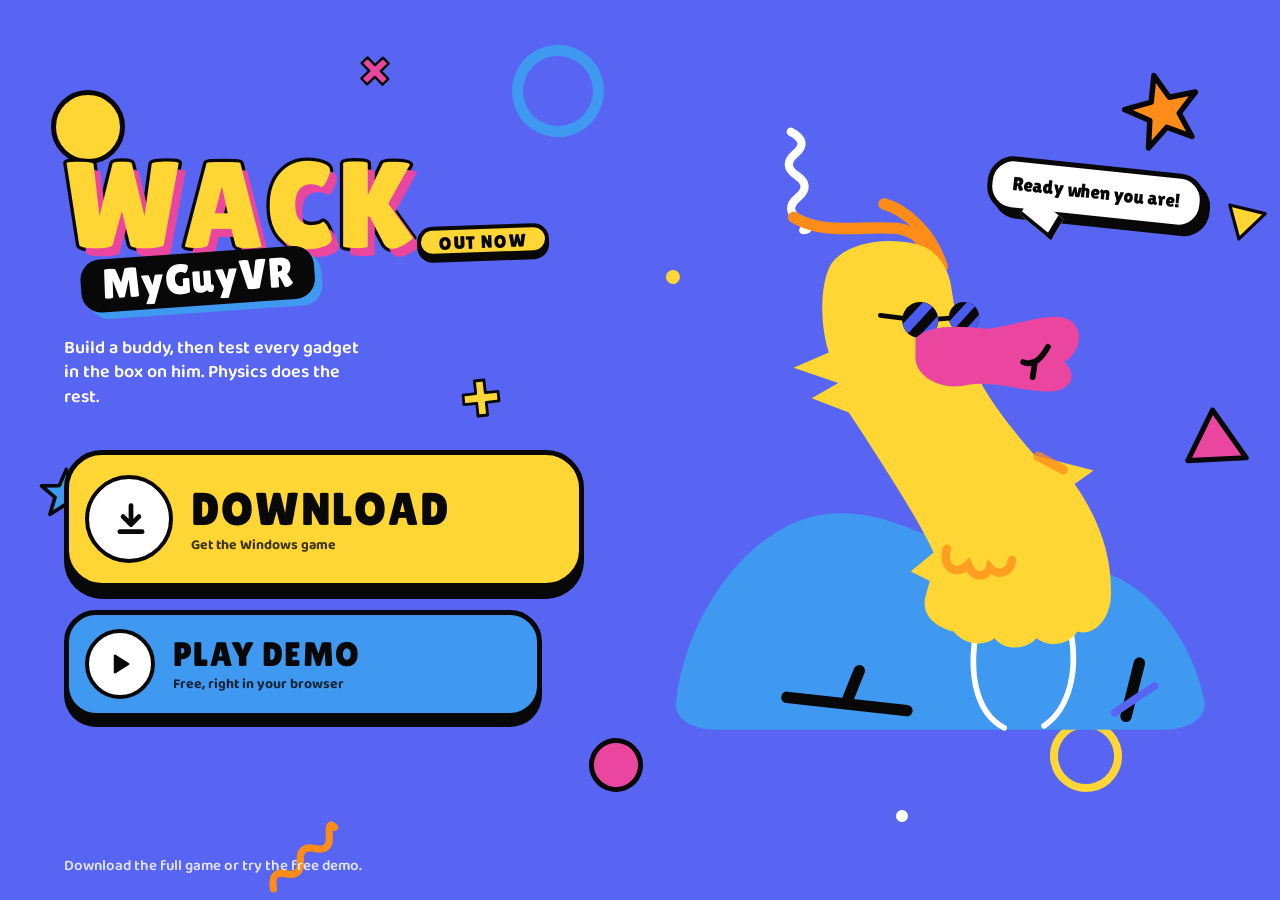
==== index.html @ 6e9fc679 "Add files via upload" ====
<!doctype html>
<html lang="en">
<head>
<meta charset="utf-8">
<meta name="viewport" content="width=device-width, initial-scale=1, viewport-fit=cover">
<title>Wack MyGuyVR</title>
<meta name="theme-color" content="#5765F2">
<!-- Discord / social embed: absolute URLs to the live site. Bump ?v= when you change the image so Discord refetches it. -->
<meta property="og:type" content="website">
<meta property="og:site_name" content="Wack MyGuyVR">
<meta property="og:title" content="Wack MyGuyVR">
<meta property="og:url" content="https://vocql.github.io/wackmyguyvr/">
<meta property="og:image" content="https://vocql.github.io/wackmyguyvr/og-image.png?v=5">
<meta property="og:image:width" content="1200">
<meta property="og:image:height" content="630">
<meta property="og:image:alt" content="Wack MyGuyVR: MyGuyVR is having the worst day ever, and you’re the reason. Bomb him, burn him, shred him. Make it even worse.">
<meta name="twitter:card" content="summary_large_image">
<meta name="twitter:title" content="Wack MyGuyVR">
<meta name="twitter:image" content="https://vocql.github.io/wackmyguyvr/og-image.png?v=5">
<link rel="icon" type="image/svg+xml" href="favicon.svg">
<link rel="apple-touch-icon" href="og-icon.png">
<link rel="preconnect" href="https://fonts.googleapis.com">
<link rel="preconnect" href="https://fonts.gstatic.com" crossorigin>
<link href="https://fonts.googleapis.com/css2?family=Bangers&family=Baloo+2:wght@500;600;700;800&family=Chakra+Petch:wght@400;500;600;700&family=Lilita+One&display=swap" rel="stylesheet">
<link rel="stylesheet" href="menu.css">
<style>
html,body{margin:0;height:100%;background:#5765F2}
.pill{display:inline-block;margin-top:clamp(16px,2.4vh,26px);font-family:'Lilita One','Arial Black',sans-serif;letter-spacing:.08em;font-size:clamp(18px,1.4vw,26px);color:#080808;background:#FFD633;border:4px solid #080808;border-radius:999px;padding:2px 18px 0;box-shadow:0 5px 0 #080808;transform:rotate(-2deg)}
.mbtn.demo{--c:var(--sky);width:92%}
.mbtn.demo:hover:not(:disabled) .mbtn-icon{transform:rotate(-20deg) scale(1.12)}
.menu.intro .mbtn.demo{animation-delay:.47s}
@media (max-width:900px){.mbtn.demo{width:100%}</style>
</head>
<body>
<div id="menu" class="menu intro" role="region" aria-label="Main menu">
  <div class="menu-bg" id="menu-bg" aria-hidden="true"></div>
  <div class="menu-scroll">
    <main class="menu-stage">
      <div class="menu-brand">
        <h1 class="logo" aria-label="Wack MyGuyVR">
          <span class="logo-wack" aria-hidden="true"><span style="--i:0">W</span><span style="--i:1">A</span><span style="--i:2">C</span><span style="--i:3">K</span></span>
          <span class="logo-sub" aria-hidden="true">MyGuyVR</span>
        </h1>
        <span class="pill" id="m-pill">OUT NOW</span>
        <p class="tagline">Build a buddy, then test every gadget in the box on him. Physics does the rest.</p>
      </div>

      <div class="menu-mascot">
        <div class="bubble" id="m-bubble" aria-live="polite">Ready when you are!</div>
        <svg class="mascot" id="mascot" viewBox="0 0 600 620" role="img" aria-label="Wack, the cool yellow duck mascot in sunglasses">
          <defs>
            <clipPath id="lensL"><circle cx="290" cy="188" r="19"/></clipPath>
            <clipPath id="lensR"><circle cx="336" cy="185" r="16"/></clipPath>
            <clipPath id="eyeClipL"><circle cx="290" cy="188" r="15"/></clipPath>
            <clipPath id="eyeClipR"><circle cx="336" cy="185" r="12.5"/></clipPath>
          </defs>
          <g class="m-bob">
            <!-- blue top -->
            <path d="M34 586 C44 500 108 404 188 392 C246 384 292 414 330 428 L462 448 C526 456 574 520 588 586 C592 606 572 618 546 618 L76 618 C50 618 30 606 34 586 Z" fill="#4099F0"/>
            <g fill="none" stroke-linecap="round">
              <path d="M352 500 C338 556 348 600 378 616" stroke="#FFFFFF" stroke-width="6"/>
              <path d="M446 506 C458 556 446 596 420 614" stroke="#FFFFFF" stroke-width="6"/>
              <path d="M150 584 L276 598" stroke="#080808" stroke-width="12"/>
              <path d="M214 586 L226 556" stroke="#080808" stroke-width="12"/>
              <path d="M520 548 L506 604" stroke="#080808" stroke-width="12"/>
              <path d="M494 600 L536 572" stroke="#5765F2" stroke-width="8"/>
            </g>
            <g class="m-sway">
              <!-- antenna hair -->
              <g class="m-hair" fill="none" stroke="#FF8B18" stroke-width="12" stroke-linecap="round">
                <path class="t1" d="M157 80 C190 100 230 88 268 92 C290 96 302 114 297 138"/>
                <path class="t2" d="M252 66 C274 72 302 96 313 132"/>
              </g>
              <!-- head + long neck + scalloped chest -->
              <path d="M196 130 C210 108 250 100 285 108 C305 112 318 130 322 150 L330 200 C346 250 372 286 410 330 L472 346 L452 360 C480 400 492 440 490 480 C488 505 470 520 455 515 C445 530 425 532 412 522 C400 535 378 535 368 522 C355 532 335 528 325 515 C305 510 292 498 295 480 L300 462 L280 452 L304 432 C290 400 246 332 215 285 L176 270 L204 254 L157 238 L194 222 C184 190 185 150 196 130 Z" fill="#FFD633"/>
              <!-- feather marks -->
              <g fill="none" stroke="#FF8B18" stroke-linecap="round" opacity=".75">
                <path d="M414 331 L440 345" stroke-width="10"/>
                <path d="M318 428 C312 450 330 456 340 445 C346 460 360 458 363 448 C372 458 386 452 386 440" stroke-width="9"/>
              </g>
              <!-- eyes behind the shades (peek on hover) -->
              <g class="m-eye">
                <circle cx="290" cy="188" r="15" fill="#FFFFFF"/>
                <g clip-path="url(#eyeClipL)">
                  <g class="m-pupil" data-cx="290" data-cy="188" data-max="5"><circle cx="292" cy="189" r="7" fill="#080808"/><circle cx="294.5" cy="186" r="2.2" fill="#FFFFFF"/></g>
                  <rect class="m-lid" x="270" y="170" width="40" height="38" fill="#FFD633"/>
                </g>
              </g>
              <g class="m-eye">
                <circle cx="336" cy="185" r="12.5" fill="#FFFFFF"/>
                <g clip-path="url(#eyeClipR)">
                  <g class="m-pupil" data-cx="336" data-cy="185" data-max="4"><circle cx="338" cy="186" r="6" fill="#080808"/><circle cx="340" cy="183.5" r="1.9" fill="#FFFFFF"/></g>
                  <rect class="m-lid" x="320" y="170" width="34" height="32" fill="#FFD633"/>
                </g>
              </g>
              <!-- round sunglasses -->
              <g class="m-shades">
                <path d="M271 186 L248 183" stroke="#080808" stroke-width="5" stroke-linecap="round"/>
                <path d="M308 187 L321 186" stroke="#080808" stroke-width="5" stroke-linecap="round"/>
                <circle cx="290" cy="188" r="19" fill="#080808"/>
                <circle cx="336" cy="185" r="16" fill="#080808"/>
                <g class="m-glint" fill="#4a5cf0">
                  <g clip-path="url(#lensL)"><path d="M268 196 L294 168 L303 174 L277 202 Z"/><path d="M284 210 L310 182 L314 190 L290 214 Z"/></g>
                  <g clip-path="url(#lensR)"><path d="M318 192 L340 168 L348 173 L326 197 Z"/><path d="M332 204 L354 180 L357 187 L337 207 Z"/></g>
                </g>
              </g>
              <!-- big pink bill -->
              <g class="m-mouth">
                <path d="M285 207 C300 192 330 194 360 197 C395 193 425 179 445 187 C463 195 459 222 441 232 C456 245 449 263 425 263 C395 263 370 251 340 256 C310 263 284 246 285 226 Z" fill="#EB469F"/>
                <g fill="none" stroke="#080808" stroke-width="6" stroke-linecap="round">
                  <path d="M398 232 Q412 238 424 216"/>
                  <path d="M410 235 L408 248"/>
                </g>
              </g>
            </g>
          </g>
        </svg>
      </div>

      <nav class="menu-buttons" aria-label="Main menu">
        <button class="mbtn start" id="m-download" type="button">
          <span class="mbtn-icon" aria-hidden="true"><svg viewBox="0 0 24 24"><g fill="none" stroke="#080808" stroke-width="3" stroke-linecap="round" stroke-linejoin="round"><path d="M12 3.5v11"/><path d="M7 10.5l5 5 5-5"/><path d="M5 20h14"/></g></svg></span>
          <span class="mbtn-text"><span class="mbtn-label">DOWNLOAD</span><span class="mbtn-sub" id="m-dl-sub">Get the Windows game</span></span>
        </button>
        <button class="mbtn demo" id="m-demo" type="button">
          <span class="mbtn-icon" aria-hidden="true"><svg viewBox="0 0 24 24"><path d="M8 5.5v13l10.5-6.5z" fill="#080808" stroke="#080808" stroke-width="2" stroke-linejoin="round"/></svg></span>
          <span class="mbtn-text"><span class="mbtn-label">PLAY DEMO</span><span class="mbtn-sub">Free, right in your browser</span></span>
        </button>
      </nav>
    </main>
    <p class="menu-note" id="m-note"></p>
  </div>
</div>
<script src="menu-soon.js"></script>
</body>
</html>
---- menu.css ----
/* ===== Wack MyGuyVR — main menu ===== */
.menu {
  --peri: #5765F2; --yellow: #FFD633; --orange: #FF8B18; --pink: #EB469F; --sky: #4099F0; --ink: #080808; --white: #FFFFFF;
  --peri-soft: #8f98f5;
  position: fixed; inset: 0; z-index: 40; overflow: hidden;
  background: var(--peri); color: var(--white);
  font-family: 'Baloo 2', 'Trebuchet MS', system-ui, sans-serif;
  clip-path: circle(150% at var(--cx, 50%) var(--cy, 50%));
  transition: clip-path .7s cubic-bezier(.7, 0, .25, 1);
}
.menu.is-out { clip-path: circle(0% at var(--cx, 50%) var(--cy, 50%)); }
.menu.gone { display: none; }
.menu-scroll { position: absolute; inset: 0; overflow-y: auto; overflow-x: hidden; padding: env(safe-area-inset-top, 0px) env(safe-area-inset-right, 0px) env(safe-area-inset-bottom, 0px) env(safe-area-inset-left, 0px); }

/* ---------- floating shapes ---------- */
.menu-bg { position: absolute; inset: 0; pointer-events: none; overflow: hidden; }
.shape { position: absolute; left: var(--x); top: var(--y); width: var(--s); height: var(--s); animation: floaty var(--d) ease-in-out var(--dl) infinite; transform: rotate(var(--r)); }
.shape svg { width: 100%; height: 100%; overflow: visible; display: block; }
.shape.circle { border-radius: 50%; background: var(--c); border: 5px solid var(--ink); }
.shape.ring { border-radius: 50%; border: calc(var(--s) * .16) solid var(--c); }
.shape.dot { border-radius: 50%; background: var(--c); }
@keyframes floaty {
  0%, 100% { transform: translate(0, 0) rotate(var(--r)); }
  50% { transform: translate(var(--fx), var(--fy)) rotate(calc(var(--r) + var(--spin))); }
}

/* ---------- layout ---------- */
.menu-stage {
  position: relative; z-index: 1; box-sizing: border-box;
  min-height: 100vh; min-height: 100dvh; max-width: 1760px; margin: 0 auto;
  padding: clamp(24px, 5vh, 64px) clamp(20px, 5vw, 104px) clamp(56px, 8vh, 96px);
  display: grid; grid-template-columns: minmax(0, 1fr) minmax(0, 1.08fr);
  grid-template-areas: "brand mascot" "buttons mascot";
  grid-template-rows: auto auto; align-content: center; column-gap: clamp(24px, 4vw, 80px);
}
.menu-brand { grid-area: brand; align-self: end; }
.menu-buttons { grid-area: buttons; align-self: start; }
.menu-mascot { grid-area: mascot; position: relative; display: grid; place-items: center; align-self: center; }

/* ---------- logo ---------- */
.logo { margin: 0; line-height: .82; display: inline-flex; flex-direction: column; align-items: flex-start; font-weight: 400; }
.logo-wack {
  display: flex; font-family: 'Lilita One', 'Arial Black', sans-serif;
  font-size: clamp(84px, 9.6vw, 188px); letter-spacing: .015em; color: var(--yellow);
  -webkit-text-stroke: clamp(6px, .52vw, 10px) var(--ink); paint-order: stroke fill;
  text-shadow: clamp(6px, .55vw, 11px) clamp(7px, .62vw, 12px) 0 var(--pink);
}
.logo-wack span { display: inline-block; --tilt: -4deg; animation: letter-bob 2.8s ease-in-out infinite; animation-delay: calc(var(--i) * -.35s); }
.logo-wack span:nth-child(even) { --tilt: 4deg; }
@keyframes letter-bob { 0%, 100% { transform: translateY(0) rotate(var(--tilt)); } 50% { transform: translateY(-7px) rotate(calc(var(--tilt) * -.4)); } }
.logo-sub {
  font-family: 'Lilita One', 'Arial Black', sans-serif; font-size: clamp(32px, 3.3vw, 64px); line-height: 1;
  background: var(--ink); color: var(--white); padding: .1em .5em .16em; border-radius: 20px;
  transform: rotate(-4deg) translate(.4em, -.05em); box-shadow: 7px 7px 0 var(--sky); letter-spacing: .02em;
}
.tagline { font-size: clamp(18px, 1.35vw, 25px); font-weight: 600; line-height: 1.35; max-width: 28ch; margin: clamp(22px, 3vh, 34px) 0 0; }

/* ---------- buttons ---------- */
.menu-buttons { display: flex; flex-direction: column; align-items: flex-start; gap: clamp(16px, 2.4vh, 26px); margin-top: clamp(26px, 4.6vh, 54px); width: min(520px, 100%); }
.mbtn {
  --c: var(--yellow);
  position: relative; display: flex; align-items: center; gap: 18px; width: 100%; box-sizing: border-box;
  padding: 14px 28px 14px 16px; text-align: left; font-family: inherit; color: var(--ink);
  background: var(--c); border: 5px solid var(--ink); border-radius: 32px; box-shadow: 0 9px 0 var(--ink);
  cursor: pointer; -webkit-tap-highlight-color: transparent;
  transition: transform .28s cubic-bezier(.34, 1.56, .64, 1), box-shadow .28s cubic-bezier(.34, 1.56, .64, 1), background-color .2s;
}
.mbtn.resume { --c: var(--orange); width: 92%; }
.mbtn.settings { --c: var(--pink); width: 92%; }
.mbtn.worst { --c: var(--sky); width: 92%; }
.mbtn.worst .mbtn-label { font-size: clamp(28px, 2.15vw, 40px); }
.mbtn.worst:hover:not(:disabled) .mbtn-icon { transform: rotate(-20deg) scale(1.12); }
.mbtn-icon { flex: none; width: 62px; height: 62px; border-radius: 50%; background: var(--white); border: 4px solid var(--ink); display: grid; place-items: center; transition: transform .3s cubic-bezier(.34, 1.56, .64, 1); }
.mbtn-icon svg { width: 30px; height: 30px; }
.mbtn-text { display: flex; flex-direction: column; line-height: 1; min-width: 0; }
.mbtn-label { font-family: 'Lilita One', 'Arial Black', sans-serif; font-size: clamp(34px, 2.6vw, 48px); letter-spacing: .04em; }
.mbtn-sub { font-weight: 700; font-size: clamp(14px, 1vw, 18px); margin-top: 6px; opacity: .78; }
.mbtn.start { padding-block: 20px; border-radius: 38px; box-shadow: 0 11px 0 var(--ink); }
.mbtn.start .mbtn-label { font-size: clamp(46px, 3.6vw, 68px); }
.mbtn.start .mbtn-icon { width: 80px; height: 80px; background: var(--white); }
.mbtn.start .mbtn-icon svg { width: 38px; height: 38px; transform: translateX(2px); }
.mbtn.start::after {
  content: ""; position: absolute; inset: -14px; border-radius: 48px; border: 4px solid var(--yellow);
  opacity: 0; animation: halo 2.4s ease-out infinite; pointer-events: none;
}
@keyframes halo { 0% { opacity: .9; transform: scale(.96); } 70%, 100% { opacity: 0; transform: scale(1.06); } }
.mbtn:hover:not(:disabled) { transform: translateY(-5px) rotate(-1.2deg); box-shadow: 0 14px 0 var(--ink); }
.mbtn:hover:not(:disabled) .mbtn-icon { transform: rotate(-12deg) scale(1.08); }
.mbtn.settings:hover:not(:disabled) .mbtn-icon { transform: rotate(90deg) scale(1.05); }
.mbtn:active:not(:disabled) { transform: translateY(7px) scale(.985); box-shadow: 0 2px 0 var(--ink); transition-duration: .08s; }
.mbtn:focus-visible { outline: 5px solid var(--white); outline-offset: 6px; }
.mbtn:disabled { --c: var(--peri-soft); color: rgba(8, 8, 8, .5); border-style: dashed; border-color: rgba(8, 8, 8, .55); box-shadow: 0 5px 0 rgba(8, 8, 8, .3); cursor: not-allowed; }
.mbtn:disabled .mbtn-icon { background: #c3c8fa; border-color: rgba(8, 8, 8, .4); opacity: .8; }

/* ---------- mascot ---------- */
.mascot { display: block; width: min(100%, 46vw, 80vh); height: auto; aspect-ratio: 600 / 620; overflow: visible; cursor: pointer; -webkit-tap-highlight-color: transparent; }
.mascot * { transform-box: fill-box; }
.m-bob { animation: m-bob 3.2s ease-in-out infinite; transform-origin: 50% 100%; }
@keyframes m-bob { 0%, 100% { transform: translateY(0) scale(1, 1); } 50% { transform: translateY(-16px) scale(.985, 1.018); } }
.m-shadow { animation: m-shadow 3.2s ease-in-out infinite; transform-origin: center; }
@keyframes m-shadow { 50% { transform: scale(.84); opacity: .12; } }
.m-wing-l { transform-origin: 100% 15%; animation: flap-l 3.2s ease-in-out infinite; }
.m-wing-r { transform-origin: 0% 15%; animation: flap-r 3.2s ease-in-out infinite; }
@keyframes flap-l { 0%, 100% { transform: rotate(0); } 50% { transform: rotate(16deg); } }
@keyframes flap-r { 0%, 100% { transform: rotate(0); } 50% { transform: rotate(-16deg); } }
.m-hair path { transform-origin: 50% 100%; animation: sway 2.4s ease-in-out infinite; }
.m-hair .t2 { animation-delay: -.6s; }
.m-hair .t3 { animation-delay: -1.2s; }
@keyframes sway { 0%, 100% { transform: rotate(-7deg); } 50% { transform: rotate(8deg); } }
.m-mouth { transform-origin: 50% 0%; animation: chomp 3.2s ease-in-out infinite; }
@keyframes chomp { 0%, 100% { transform: scaleY(1); } 50% { transform: scaleY(.92); } }
.m-brows path { transform-origin: center; transition: transform .25s cubic-bezier(.34, 1.56, .64, 1); }
.m-lid { transform: scaleY(0); transform-origin: 50% 0%; transition: transform .09s ease-in; }
.mascot.blink .m-lid { transform: scaleY(1); }
.mascot:hover .m-brow-l { transform: translateY(-8px) rotate(-6deg); }
.mascot:hover .m-brow-r { transform: translateY(-8px) rotate(6deg); }
.mascot.squish .m-bob { animation: squish .6s cubic-bezier(.34, 1.56, .64, 1); }
.mascot.squish .m-mouth { animation: gape .6s ease-out; }
@keyframes squish { 0% { transform: scale(1); } 30% { transform: scale(1.12, .84); } 62% { transform: scale(.94, 1.08); } 100% { transform: scale(1); } }
@keyframes gape { 30% { transform: scaleY(1.14); } }

.bubble {
  position: absolute; z-index: 2; top: 4%; right: 2%; max-width: 15ch;
  padding: 12px 20px 14px; background: var(--white); color: var(--ink);
  border: 5px solid var(--ink); border-radius: 26px; box-shadow: 6px 6px 0 var(--ink);
  font-family: 'Lilita One', 'Arial Black', sans-serif; font-size: clamp(18px, 1.5vw, 28px); line-height: 1.05; text-align: center;
  transform: rotate(6deg); animation: bubble-bob 3.2s ease-in-out infinite;
}
.bubble::after { content: ""; position: absolute; left: 18%; bottom: -22px; width: 26px; height: 26px; background: var(--white); border-right: 5px solid var(--ink); border-bottom: 5px solid var(--ink); transform: skewX(28deg) rotate(45deg); }
.bubble.pop { animation: bubble-pop .45s cubic-bezier(.34, 1.56, .64, 1); }
@keyframes bubble-bob { 0%, 100% { transform: rotate(6deg) translateY(0); } 50% { transform: rotate(4deg) translateY(-8px); } }
@keyframes bubble-pop { 0% { transform: rotate(6deg) scale(.5); } 100% { transform: rotate(6deg) scale(1); } }

.menu-note { position: absolute; z-index: 1; left: clamp(20px, 5vw, 104px); bottom: clamp(14px, 2.4vh, 28px); margin: 0; font-weight: 600; font-size: 15px; opacity: .82; }

/* ---------- intro (page load only) ---------- */
.menu.intro .logo { animation: drop-in .9s cubic-bezier(.34, 1.56, .64, 1) both; }
.menu.intro .tagline { animation: fade-up .6s .25s ease-out both; }
.menu.intro .mbtn { animation: pop-in .7s cubic-bezier(.34, 1.56, .64, 1) both; }
.menu.intro .mbtn.start { animation-delay: .35s; }
.menu.intro .mbtn.resume { animation-delay: .47s; }
.menu.intro .mbtn.settings { animation-delay: .59s; }
.menu.intro .mbtn.worst { animation-delay: .71s; }
.menu.intro .menu-mascot { animation: rise-in 1s .1s cubic-bezier(.34, 1.4, .64, 1) both; }
@keyframes drop-in { 0% { opacity: 0; transform: translateY(-80px) rotate(-6deg); } 100% { opacity: 1; transform: none; } }
@keyframes fade-up { 0% { opacity: 0; transform: translateY(14px); } 100% { opacity: 1; transform: none; } }
@keyframes pop-in { 0% { opacity: 0; transform: scale(.6) translateY(30px); } 100% { opacity: 1; transform: none; } }
@keyframes rise-in { 0% { opacity: 0; transform: translateY(120px) scale(.8); } 100% { opacity: 1; transform: none; } }

/* ---------- settings sheet ---------- */
.m-sheet { position: absolute; inset: 0; z-index: 5; display: grid; place-items: center; padding: 20px; background: rgba(8, 8, 8, .45); opacity: 0; transition: opacity .25s; }
.m-sheet.open { opacity: 1; }
.m-sheet[hidden] { display: none; }
.m-card {
  width: min(660px, 100%); max-height: min(86vh, 900px); display: flex; flex-direction: column;
  background: var(--white); color: var(--ink); border: 5px solid var(--ink); border-radius: 34px; box-shadow: 0 12px 0 var(--ink);
  transform: translateY(40px) scale(.94); transition: transform .4s cubic-bezier(.34, 1.56, .64, 1);
}
.m-sheet.open .m-card { transform: none; }
.m-card-head { display: flex; align-items: center; justify-content: space-between; padding: 22px 26px 14px; border-bottom: 4px solid var(--ink); }
.m-card-head h2 { margin: 0; font-family: 'Lilita One', 'Arial Black', sans-serif; font-weight: 400; font-size: 42px; letter-spacing: .02em; }
.m-close { width: 52px; height: 52px; border-radius: 50%; border: 4px solid var(--ink); background: var(--yellow); font-size: 20px; font-weight: 800; cursor: pointer; box-shadow: 0 4px 0 var(--ink); transition: transform .2s cubic-bezier(.34, 1.56, .64, 1); color: var(--ink); }
.m-close:hover { transform: rotate(90deg); }
.m-card-body { overflow-y: auto; padding: 8px 26px 18px; }
.m-section { padding: 16px 0 6px; }
.m-section h3 {
  display: inline-block; margin: 0 0 6px; padding: 4px 16px 6px; font-family: 'Lilita One', 'Arial Black', sans-serif; font-weight: 400;
  font-size: 24px; letter-spacing: .02em; border: 4px solid var(--ink); border-radius: 14px; transform: rotate(-2deg); background: var(--c);
}
.m-row { display: flex; align-items: center; justify-content: space-between; gap: 18px; padding: 12px 0; border-bottom: 3px dashed rgba(8, 8, 8, .14); }
.m-row:last-child { border-bottom: 0; }
.m-row-label { font-size: 19px; font-weight: 700; line-height: 1.2; }
.m-row-label small { display: block; font-size: 14.5px; font-weight: 600; opacity: .6; margin-top: 2px; }
.m-range { -webkit-appearance: none; appearance: none; width: min(240px, 46vw); height: 18px; border-radius: 99px; border: 3px solid var(--ink); background: linear-gradient(90deg, var(--orange) var(--v, 50%), var(--white) var(--v, 50%)); cursor: pointer; }
.m-range::-webkit-slider-thumb { -webkit-appearance: none; width: 32px; height: 32px; border-radius: 50%; background: var(--yellow); border: 4px solid var(--ink); box-shadow: 0 3px 0 var(--ink); }
.m-range::-moz-range-thumb { width: 26px; height: 26px; border-radius: 50%; background: var(--yellow); border: 4px solid var(--ink); }
.m-range:focus-visible, .m-select:focus-visible, .m-seg button:focus-visible, .m-small:focus-visible, .m-close:focus-visible { outline: 4px solid var(--sky); outline-offset: 3px; }
.m-switch { position: relative; flex: none; display: inline-block; width: 66px; height: 38px; cursor: pointer; }
.m-switch input { position: absolute; opacity: 0; width: 100%; height: 100%; margin: 0; cursor: pointer; }
.m-switch span { position: absolute; inset: 0; border-radius: 99px; background: var(--white); border: 4px solid var(--ink); transition: background .2s; pointer-events: none; }
.m-switch span::after { content: ""; position: absolute; top: 4px; left: 4px; width: 22px; height: 22px; border-radius: 50%; background: var(--ink); transition: transform .3s cubic-bezier(.34, 1.56, .64, 1); }
.m-switch input:checked + span { background: var(--yellow); }
.m-switch input:checked + span::after { transform: translateX(28px); }
.m-switch input:focus-visible + span { outline: 4px solid var(--sky); outline-offset: 3px; }
.m-seg { display: flex; border: 4px solid var(--ink); border-radius: 18px; overflow: hidden; flex: none; }
.m-seg button { border: 0; border-left: 3px solid var(--ink); background: var(--white); padding: 8px 14px; font-family: inherit; font-size: 16px; font-weight: 800; cursor: pointer; color: var(--ink); }
.m-seg button:first-child { border-left: 0; }
.m-seg button.on { background: var(--yellow); }
.m-select { font-family: inherit; font-size: 17px; font-weight: 700; padding: 8px 14px; border: 4px solid var(--ink); border-radius: 16px; background: var(--white); color: var(--ink); cursor: pointer; }
.m-card-foot { display: flex; justify-content: space-between; gap: 12px; padding: 16px 26px 22px; border-top: 4px solid var(--ink); flex-wrap: wrap; }
.m-small { font-family: inherit; font-size: 18px; font-weight: 800; padding: 10px 22px; border-radius: 20px; border: 4px solid var(--ink); background: var(--white); color: var(--ink); cursor: pointer; box-shadow: 0 5px 0 var(--ink); transition: transform .2s cubic-bezier(.34, 1.56, .64, 1), box-shadow .2s; }
.m-small:hover:not(:disabled) { transform: translateY(-3px); box-shadow: 0 8px 0 var(--ink); }
.m-small:active:not(:disabled) { transform: translateY(4px); box-shadow: 0 1px 0 var(--ink); }
.m-small.primary { background: var(--yellow); min-width: 130px; }
.m-small.danger.armed { background: var(--pink); color: var(--white); }
.m-small:disabled { opacity: .4; cursor: not-allowed; box-shadow: 0 3px 0 var(--ink); }

/* scope: keep the simulator's global form styles out of the menu */
.menu .m-range { flex: none; width: min(240px, 46vw); }
.menu .m-select { flex: none; width: auto; max-width: 52%; }
.menu .m-row-label { flex: 1 1 auto; min-width: 0; }

/* ---------- duck mascot (flat style) ---------- */
.mascot .m-bob { animation-duration: 4s; }
.m-sway { transform-origin: 55% 100%; animation: neck-sway 4s ease-in-out infinite; }
@keyframes neck-sway { 0%, 100% { transform: rotate(-2.2deg); } 50% { transform: rotate(2.6deg); } }
.mascot .m-hair path { transform-origin: 100% 100%; }
.mascot .m-mouth { transform-origin: 0% 40%; animation: bill-bob 4s ease-in-out infinite; }
@keyframes bill-bob { 0%, 100% { transform: rotate(0deg); } 50% { transform: rotate(-3deg); } }
.mascot.squish .m-mouth { animation: quack .5s ease-out; }
@keyframes quack { 25% { transform: rotate(-12deg) scale(1.06); } 55% { transform: rotate(4deg); } }
.m-shades { transition: transform .4s cubic-bezier(.34, 1.56, .64, 1); }
.mascot:hover .m-shades, .mascot:focus-visible .m-shades { transform: translateY(17px); }
.m-glint { animation: glint 3.6s ease-in-out infinite; }
@keyframes glint { 0%, 70%, 100% { transform: translateX(0); } 85% { transform: translateX(6px); } }

/* ---------- responsive ---------- */
@media (max-width: 900px) {
  .menu-stage { grid-template-columns: minmax(0, 1fr); grid-template-areas: "brand" "mascot" "buttons"; justify-items: center; text-align: center; row-gap: 8px; }
  .logo { align-items: center; }
  .logo-sub { transform: rotate(-4deg); }
  .tagline { margin-inline: auto; }
  .menu-buttons { align-items: center; margin-top: 18px; }
  .mbtn.resume, .mbtn.settings, .mbtn.worst { width: 100%; }
  .mascot { width: min(68vw, 38vh); }
  .bubble { top: 3%; right: -10%; font-size: 16px; padding: 8px 12px 10px; border-width: 4px; box-shadow: 4px 4px 0 var(--ink); max-width: 11ch; }
  .bubble::after { width: 18px; height: 18px; bottom: -15px; border-width: 4px; }
  .shape { scale: .65; opacity: .85; }
  .shape.squiggle, .shape.ring, .shape.plus { display: none; }
  .menu-note { position: static; text-align: center; padding: 0 20px 24px; }
}
@media (max-width: 480px) {
  .mbtn { gap: 12px; padding: 10px 18px 10px 10px; }
  .mbtn-icon { width: 50px; height: 50px; }
  .mbtn.start .mbtn-icon { width: 62px; height: 62px; }
  .m-row { flex-wrap: wrap; }
  .m-card-head h2 { font-size: 34px; }
}
@media (prefers-reduced-motion: reduce) {
  .menu { transition: opacity .3s; clip-path: none !important; }
  .menu.is-out { opacity: 0; }
  .menu *, .menu *::before, .menu *::after { animation: none !important; }
  .m-card, .m-sheet { transition: none; }
}
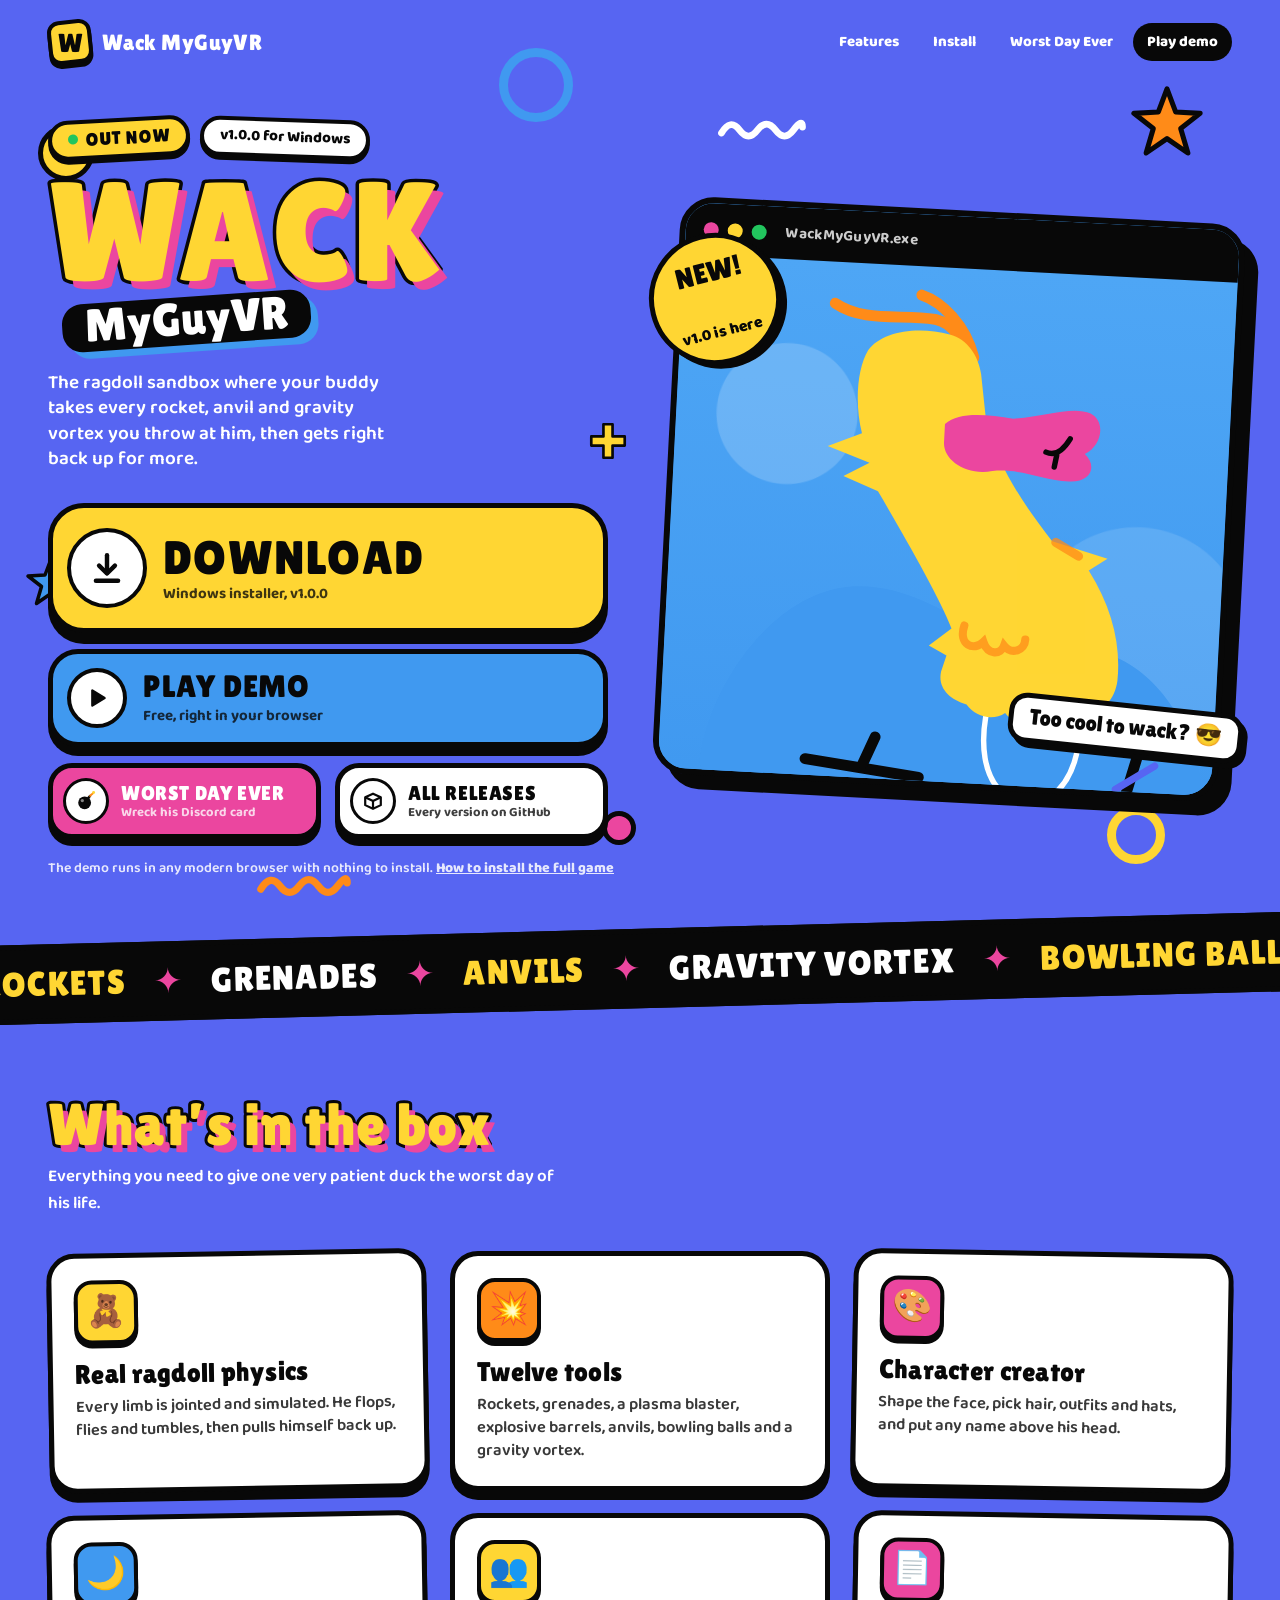
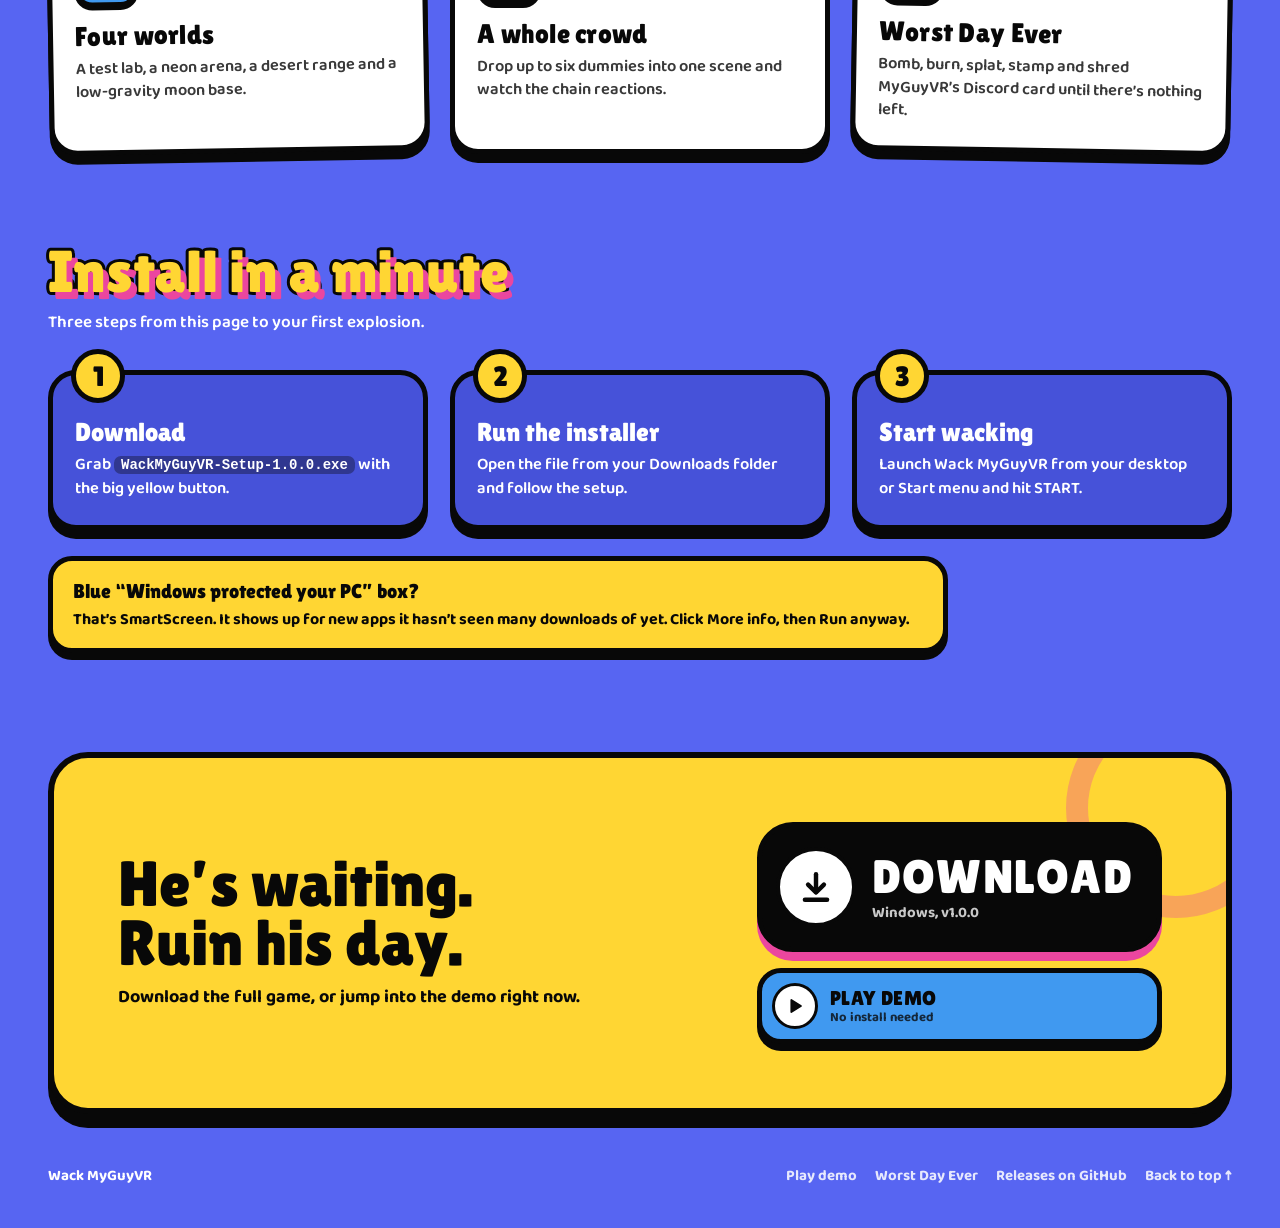
==== commit e6aeab38: "Add files via upload" ====
--- a/index.html
+++ b/index.html
@@ -3,134 +3,151 @@
 <head>
 <meta charset="utf-8">
 <meta name="viewport" content="width=device-width, initial-scale=1, viewport-fit=cover">
-<title>Wack MyGuyVR</title>
+<title>Wack MyGuyVR · Download now</title>
 <meta name="theme-color" content="#5765F2">
 <!-- Discord / social embed: absolute URLs to the live site. Bump ?v= when you change the image so Discord refetches it. -->
 <meta property="og:type" content="website">
 <meta property="og:site_name" content="Wack MyGuyVR">
-<meta property="og:title" content="Wack MyGuyVR">
+<meta property="og:title" content="Wack MyGuyVR · Out now">
 <meta property="og:url" content="https://vocql.github.io/wackmyguyvr/">
-<meta property="og:image" content="https://vocql.github.io/wackmyguyvr/og-image.png?v=5">
+<meta property="og:image" content="https://vocql.github.io/wackmyguyvr/og-image.png?v=4">
 <meta property="og:image:width" content="1200">
 <meta property="og:image:height" content="630">
 <meta property="og:image:alt" content="Wack MyGuyVR: MyGuyVR is having the worst day ever, and you’re the reason. Bomb him, burn him, shred him. Make it even worse.">
 <meta name="twitter:card" content="summary_large_image">
-<meta name="twitter:title" content="Wack MyGuyVR">
-<meta name="twitter:image" content="https://vocql.github.io/wackmyguyvr/og-image.png?v=5">
+<meta name="twitter:title" content="Wack MyGuyVR · Out now">
+<meta name="twitter:image" content="https://vocql.github.io/wackmyguyvr/og-image.png?v=4">
 <link rel="icon" type="image/svg+xml" href="favicon.svg">
 <link rel="apple-touch-icon" href="og-icon.png">
 <link rel="preconnect" href="https://fonts.googleapis.com">
 <link rel="preconnect" href="https://fonts.gstatic.com" crossorigin>
-<link href="https://fonts.googleapis.com/css2?family=Bangers&family=Baloo+2:wght@500;600;700;800&family=Chakra+Petch:wght@400;500;600;700&family=Lilita+One&display=swap" rel="stylesheet">
-<link rel="stylesheet" href="menu.css">
-<style>
-html,body{margin:0;height:100%;background:#5765F2}
-.pill{display:inline-block;margin-top:clamp(16px,2.4vh,26px);font-family:'Lilita One','Arial Black',sans-serif;letter-spacing:.08em;font-size:clamp(18px,1.4vw,26px);color:#080808;background:#FFD633;border:4px solid #080808;border-radius:999px;padding:2px 18px 0;box-shadow:0 5px 0 #080808;transform:rotate(-2deg)}
-.mbtn.demo{--c:var(--sky);width:92%}
-.mbtn.demo:hover:not(:disabled) .mbtn-icon{transform:rotate(-20deg) scale(1.12)}
-.menu.intro .mbtn.demo{animation-delay:.47s}
-@media (max-width:900px){.mbtn.demo{width:100%}</style>
+<link href="https://fonts.googleapis.com/css2?family=Baloo+2:wght@500;600;700;800&family=Lilita+One&display=swap" rel="stylesheet">
+<link rel="stylesheet" href="home.css">
 </head>
 <body>
-<div id="menu" class="menu intro" role="region" aria-label="Main menu">
-  <div class="menu-bg" id="menu-bg" aria-hidden="true"></div>
-  <div class="menu-scroll">
-    <main class="menu-stage">
-      <div class="menu-brand">
-        <h1 class="logo" aria-label="Wack MyGuyVR">
-          <span class="logo-wack" aria-hidden="true"><span style="--i:0">W</span><span style="--i:1">A</span><span style="--i:2">C</span><span style="--i:3">K</span></span>
-          <span class="logo-sub" aria-hidden="true">MyGuyVR</span>
-        </h1>
-        <span class="pill" id="m-pill">OUT NOW</span>
-        <p class="tagline">Build a buddy, then test every gadget in the box on him. Physics does the rest.</p>
+<header class="hero">
+  <div class="shapes" aria-hidden="true">
+    <div class="s dot" style="left:3%;top:13%;width:56px;height:56px;--c:#FFD633;--d:9s"></div>
+    <div class="s ring" style="left:39%;top:5%;width:74px;height:74px;--c:#4099F0;--d:11s;--x:-10px"></div>
+    <div class="s" style="right:6%;top:9%;width:72px;height:72px;--d:8s;--r:12deg"><svg viewBox="0 0 100 100"><path d="M50 4 L62 36 L96 38 L69 59 L79 93 L50 73 L21 93 L31 59 L4 38 L38 36 Z" fill="#FF8B18" stroke="#080808" stroke-width="7" stroke-linejoin="round"/></svg></div>
+    <div class="s" style="left:2%;top:58%;width:50px;height:50px;--d:10s"><svg viewBox="0 0 100 100"><path d="M50 4 L62 36 L96 38 L69 59 L79 93 L50 73 L21 93 L31 59 L4 38 L38 36 Z" fill="#4099F0" stroke="#080808" stroke-width="7" stroke-linejoin="round"/></svg></div>
+    <div class="s" style="right:3%;top:46%;width:56px;height:56px;--d:9s;--r:-20deg"><svg viewBox="0 0 100 100"><path d="M50 8 L94 88 L6 88 Z" fill="#EB469F" stroke="#080808" stroke-width="8" stroke-linejoin="round"/></svg></div>
+    <div class="s" style="left:46%;top:44%;width:38px;height:38px;--d:7s"><svg viewBox="0 0 100 100"><path d="M38 6 h24 v32 h32 v24 h-32 v32 h-24 v-32 h-32 v-24 h32 z" fill="#FFD633" stroke="#080808" stroke-width="7" stroke-linejoin="round"/></svg></div>
+    <div class="s" style="left:20%;bottom:6%;width:96px;height:32px;--d:12s"><svg viewBox="0 0 120 40"><path d="M6 24 Q18 4 30 20 T54 20 T78 20 T102 20 T114 16" fill="none" stroke="#FF8B18" stroke-width="9" stroke-linecap="round"/></svg></div>
+    <div class="s" style="left:56%;top:12%;width:90px;height:30px;--d:10s;--r:-70deg"><svg viewBox="0 0 120 40"><path d="M6 24 Q18 4 30 20 T54 20 T78 20 T102 20 T114 16" fill="none" stroke="#FFFFFF" stroke-width="9" stroke-linecap="round"/></svg></div>
+    <div class="s dot" style="left:47%;bottom:12%;width:34px;height:34px;--c:#EB469F;--d:8s"></div>
+    <div class="s ring" style="right:9%;bottom:10%;width:58px;height:58px;--c:#FFD633;--d:10s"></div>
+  </div>
+
+  <nav class="nav" aria-label="Main">
+    <a class="brand" href="#top" aria-label="Wack MyGuyVR home"><span class="brand-mark" aria-hidden="true"><span>W</span></span><span class="brand-name">Wack MyGuyVR</span></a>
+    <div class="nav-links">
+      <a href="#features">Features</a>
+      <a href="#install">Install</a>
+      <a href="worstday.html">Worst Day Ever</a>
+      <a class="pill" href="play.html">Play demo</a>
+    </div>
+  </nav>
+
+  <div class="hero-inner" id="top">
+    <div>
+      <div class="badge-row">
+        <span class="badge"><span class="live" aria-hidden="true"></span>OUT NOW</span>
+        <span class="badge alt">v1.0.0 for Windows</span>
       </div>
+      <h1 class="logo" aria-label="Wack MyGuyVR"><span class="logo-wack" aria-hidden="true">WACK</span><span class="logo-sub" aria-hidden="true">MyGuyVR</span></h1>
+      <p class="lede">The ragdoll sandbox where your buddy takes every rocket, anvil and gravity vortex you throw at him, then gets right back up for more.</p>
 
-      <div class="menu-mascot">
-        <div class="bubble" id="m-bubble" aria-live="polite">Ready when you are!</div>
-        <svg class="mascot" id="mascot" viewBox="0 0 600 620" role="img" aria-label="Wack, the cool yellow duck mascot in sunglasses">
-          <defs>
-            <clipPath id="lensL"><circle cx="290" cy="188" r="19"/></clipPath>
-            <clipPath id="lensR"><circle cx="336" cy="185" r="16"/></clipPath>
-            <clipPath id="eyeClipL"><circle cx="290" cy="188" r="15"/></clipPath>
-            <clipPath id="eyeClipR"><circle cx="336" cy="185" r="12.5"/></clipPath>
-          </defs>
-          <g class="m-bob">
-            <!-- blue top -->
-            <path d="M34 586 C44 500 108 404 188 392 C246 384 292 414 330 428 L462 448 C526 456 574 520 588 586 C592 606 572 618 546 618 L76 618 C50 618 30 606 34 586 Z" fill="#4099F0"/>
-            <g fill="none" stroke-linecap="round">
-              <path d="M352 500 C338 556 348 600 378 616" stroke="#FFFFFF" stroke-width="6"/>
-              <path d="M446 506 C458 556 446 596 420 614" stroke="#FFFFFF" stroke-width="6"/>
-              <path d="M150 584 L276 598" stroke="#080808" stroke-width="12"/>
-              <path d="M214 586 L226 556" stroke="#080808" stroke-width="12"/>
-              <path d="M520 548 L506 604" stroke="#080808" stroke-width="12"/>
-              <path d="M494 600 L536 572" stroke="#5765F2" stroke-width="8"/>
-            </g>
-            <g class="m-sway">
-              <!-- antenna hair -->
-              <g class="m-hair" fill="none" stroke="#FF8B18" stroke-width="12" stroke-linecap="round">
-                <path class="t1" d="M157 80 C190 100 230 88 268 92 C290 96 302 114 297 138"/>
-                <path class="t2" d="M252 66 C274 72 302 96 313 132"/>
-              </g>
-              <!-- head + long neck + scalloped chest -->
-              <path d="M196 130 C210 108 250 100 285 108 C305 112 318 130 322 150 L330 200 C346 250 372 286 410 330 L472 346 L452 360 C480 400 492 440 490 480 C488 505 470 520 455 515 C445 530 425 532 412 522 C400 535 378 535 368 522 C355 532 335 528 325 515 C305 510 292 498 295 480 L300 462 L280 452 L304 432 C290 400 246 332 215 285 L176 270 L204 254 L157 238 L194 222 C184 190 185 150 196 130 Z" fill="#FFD633"/>
-              <!-- feather marks -->
-              <g fill="none" stroke="#FF8B18" stroke-linecap="round" opacity=".75">
-                <path d="M414 331 L440 345" stroke-width="10"/>
-                <path d="M318 428 C312 450 330 456 340 445 C346 460 360 458 363 448 C372 458 386 452 386 440" stroke-width="9"/>
-              </g>
-              <!-- eyes behind the shades (peek on hover) -->
-              <g class="m-eye">
-                <circle cx="290" cy="188" r="15" fill="#FFFFFF"/>
-                <g clip-path="url(#eyeClipL)">
-                  <g class="m-pupil" data-cx="290" data-cy="188" data-max="5"><circle cx="292" cy="189" r="7" fill="#080808"/><circle cx="294.5" cy="186" r="2.2" fill="#FFFFFF"/></g>
-                  <rect class="m-lid" x="270" y="170" width="40" height="38" fill="#FFD633"/>
-                </g>
-              </g>
-              <g class="m-eye">
-                <circle cx="336" cy="185" r="12.5" fill="#FFFFFF"/>
-                <g clip-path="url(#eyeClipR)">
-                  <g class="m-pupil" data-cx="336" data-cy="185" data-max="4"><circle cx="338" cy="186" r="6" fill="#080808"/><circle cx="340" cy="183.5" r="1.9" fill="#FFFFFF"/></g>
-                  <rect class="m-lid" x="320" y="170" width="34" height="32" fill="#FFD633"/>
-                </g>
-              </g>
-              <!-- round sunglasses -->
-              <g class="m-shades">
-                <path d="M271 186 L248 183" stroke="#080808" stroke-width="5" stroke-linecap="round"/>
-                <path d="M308 187 L321 186" stroke="#080808" stroke-width="5" stroke-linecap="round"/>
-                <circle cx="290" cy="188" r="19" fill="#080808"/>
-                <circle cx="336" cy="185" r="16" fill="#080808"/>
-                <g class="m-glint" fill="#4a5cf0">
-                  <g clip-path="url(#lensL)"><path d="M268 196 L294 168 L303 174 L277 202 Z"/><path d="M284 210 L310 182 L314 190 L290 214 Z"/></g>
-                  <g clip-path="url(#lensR)"><path d="M318 192 L340 168 L348 173 L326 197 Z"/><path d="M332 204 L354 180 L357 187 L337 207 Z"/></g>
-                </g>
-              </g>
-              <!-- big pink bill -->
-              <g class="m-mouth">
-                <path d="M285 207 C300 192 330 194 360 197 C395 193 425 179 445 187 C463 195 459 222 441 232 C456 245 449 263 425 263 C395 263 370 251 340 256 C310 263 284 246 285 226 Z" fill="#EB469F"/>
-                <g fill="none" stroke="#080808" stroke-width="6" stroke-linecap="round">
-                  <path d="M398 232 Q412 238 424 216"/>
-                  <path d="M410 235 L408 248"/>
-                </g>
-              </g>
-            </g>
-          </g>
-        </svg>
+      <div class="cta">
+        <a class="btn download" href="https://github.com/vocql/wackmyguyvr/releases/download/myguyvr/WackMyGuyVR-Setup-1.0.0.exe" download>
+          <span class="ic" aria-hidden="true"><svg viewBox="0 0 24 24"><g fill="none" stroke="#080808" stroke-width="2.8" stroke-linecap="round" stroke-linejoin="round"><path d="M12 4v11"/><path d="M7 10.5l5 5 5-5"/><path d="M5 20h14"/></g></svg></span>
+          <span class="t"><span class="l">DOWNLOAD</span><span class="sub">Windows installer, v1.0.0</span></span>
+        </a>
+        <a class="btn demo" href="play.html">
+          <span class="ic" aria-hidden="true"><svg viewBox="0 0 24 24"><path d="M8 5.5v13l10.5-6.5z" fill="#080808" stroke="#080808" stroke-width="2" stroke-linejoin="round"/></svg></span>
+          <span class="t"><span class="l">PLAY DEMO</span><span class="sub">Free, right in your browser</span></span>
+        </a>
+        <div class="cta-row">
+          <a class="btn small worst" href="worstday.html">
+            <span class="ic" aria-hidden="true"><svg viewBox="0 0 24 24"><circle cx="10.5" cy="14" r="7" fill="#080808"/><circle cx="8" cy="11.5" r="1.8" fill="#FFFFFF" opacity=".5"/><path d="M14.5 8.5 L16.5 6.5" stroke="#080808" stroke-width="2.6" stroke-linecap="round"/><path d="M16.5 6.5 C17.5 4.5 19.5 4.5 20 3" stroke="#FF8B18" stroke-width="2" stroke-linecap="round" fill="none"/><circle cx="20.3" cy="2.8" r="1.6" fill="#FFD633"/></svg></span>
+            <span class="t"><span class="l">WORST DAY EVER</span><span class="sub">Wreck his Discord card</span></span>
+          </a>
+          <a class="btn small releases" href="https://github.com/vocql/wackmyguyvr/releases" target="_blank" rel="noopener">
+            <span class="ic" aria-hidden="true"><svg viewBox="0 0 24 24"><g fill="none" stroke="#080808" stroke-width="2.4" stroke-linejoin="round"><path d="M3.5 8 12 4l8.5 4v8.5L12 20.5 3.5 16.5z"/><path d="M3.5 8 12 12l8.5-4M12 12v8.5"/></g></svg></span>
+            <span class="t"><span class="l">ALL RELEASES</span><span class="sub">Every version on GitHub</span></span>
+          </a>
+        </div>
       </div>
+      <p class="fine">The demo runs in any modern browser with nothing to install. <a href="#install">How to install the full game</a></p>
+    </div>
 
-      <nav class="menu-buttons" aria-label="Main menu">
-        <button class="mbtn start" id="m-download" type="button">
-          <span class="mbtn-icon" aria-hidden="true"><svg viewBox="0 0 24 24"><g fill="none" stroke="#080808" stroke-width="3" stroke-linecap="round" stroke-linejoin="round"><path d="M12 3.5v11"/><path d="M7 10.5l5 5 5-5"/><path d="M5 20h14"/></g></svg></span>
-          <span class="mbtn-text"><span class="mbtn-label">DOWNLOAD</span><span class="mbtn-sub" id="m-dl-sub">Get the Windows game</span></span>
-        </button>
-        <button class="mbtn demo" id="m-demo" type="button">
-          <span class="mbtn-icon" aria-hidden="true"><svg viewBox="0 0 24 24"><path d="M8 5.5v13l10.5-6.5z" fill="#080808" stroke="#080808" stroke-width="2" stroke-linejoin="round"/></svg></span>
-          <span class="mbtn-text"><span class="mbtn-label">PLAY DEMO</span><span class="mbtn-sub">Free, right in your browser</span></span>
-        </button>
-      </nav>
-    </main>
-    <p class="menu-note" id="m-note"></p>
+    <div class="stage">
+      <div class="sticker price">NEW!<small>v1.0 is here</small></div>
+      <div class="window">
+        <div class="titlebar"><i></i><i></i><i></i><b>WackMyGuyVR.exe</b></div>
+        <div class="window-bg"></div>
+        <svg class="duck" xmlns="http://www.w3.org/2000/svg" viewBox="0 0 600 620" role="img" aria-label="MyGuyVR, the yellow duck mascot in sunglasses"> <defs> <clipPath id="lensL"><circle cx="290" cy="188" r="19"/></clipPath> <clipPath id="lensR"><circle cx="336" cy="185" r="16"/></clipPath> <clipPath id="eyeClipL"><circle cx="290" cy="188" r="15"/></clipPath> <clipPath id="eyeClipR"><circle cx="336" cy="185" r="12.5"/></clipPath> </defs> <g class="m-bob"> <path d="M34 586 C44 500 108 404 188 392 C246 384 292 414 330 428 L462 448 C526 456 574 520 588 586 C592 606 572 618 546 618 L76 618 C50 618 30 606 34 586 Z" fill="#4099F0"/> <g fill="none" stroke-linecap="round"> <path d="M352 500 C338 556 348 600 378 616" stroke="#FFFFFF" stroke-width="6"/> <path d="M446 506 C458 556 446 596 420 614" stroke="#FFFFFF" stroke-width="6"/> <path d="M150 584 L276 598" stroke="#080808" stroke-width="12"/> <path d="M214 586 L226 556" stroke="#080808" stroke-width="12"/> <path d="M520 548 L506 604" stroke="#080808" stroke-width="12"/> <path d="M494 600 L536 572" stroke="#5765F2" stroke-width="8"/> </g> <g class="m-sway"> <g class="m-hair" fill="none" stroke="#FF8B18" stroke-width="12" stroke-linecap="round"> <path class="t1" d="M157 80 C190 100 230 88 268 92 C290 96 302 114 297 138"/> <path class="t2" d="M252 66 C274 72 302 96 313 132"/> </g> <path d="M196 130 C210 108 250 100 285 108 C305 112 318 130 322 150 L330 200 C346 250 372 286 410 330 L472 346 L452 360 C480 400 492 440 490 480 C488 505 470 520 455 515 C445 530 425 532 412 522 C400 535 378 535 368 522 C355 532 335 528 325 515 C305 510 292 498 295 480 L300 462 L280 452 L304 432 C290 400 246 332 215 285 L176 270 L204 254 L157 238 L194 222 C184 190 185 150 196 130 Z" fill="#FFD633"/> <g fill="none" stroke="#FF8B18" stroke-linecap="round" opacity=".75"> <path d="M414 331 L440 345" stroke-width="10"/> <path d="M318 428 C312 450 330 456 340 445 C346 460 360 458 363 448 C372 458 386 452 386 440" stroke-width="9"/> </g> <g class="m-mouth"> <path d="M285 207 C300 192 330 194 360 197 C395 193 425 179 445 187 C463 195 459 222 441 232 C456 245 449 263 425 263 C395 263 370 251 340 256 C310 263 284 246 285 226 Z" fill="#EB469F"/> <g fill="none" stroke="#080808" stroke-width="6" stroke-linecap="round"> <path d="M398 232 Q412 238 424 216"/> <path d="M410 235 L408 248"/> </g> </g> </g> </g> </svg>
+      </div>
+      <div class="sticker ver">Too cool to wack? 😎</div>
+    </div>
   </div>
-</div>
-<script src="menu-soon.js"></script>
+</header>
+
+<div class="marquee" aria-hidden="true"><div class="track"><span>ROCKETS</span><span>GRENADES</span><span>ANVILS</span><span>GRAVITY VORTEX</span><span>BOWLING BALLS</span><span>PLASMA BLASTER</span><span>EXPLOSIVE BARRELS</span><span>RAGDOLL PHYSICS</span><span>ROCKETS</span><span>GRENADES</span><span>ANVILS</span><span>GRAVITY VORTEX</span><span>BOWLING BALLS</span><span>PLASMA BLASTER</span><span>EXPLOSIVE BARRELS</span><span>RAGDOLL PHYSICS</span></div></div>
+
+<main>
+  <section class="section" id="features">
+    <h2 class="h2">What’s in the box</h2>
+    <p class="kicker">Everything you need to give one very patient duck the worst day of his life.</p>
+    <div class="grid">
+      <article class="card"><div class="em" style="--c:#FFD633" aria-hidden="true">🧸</div><h3>Real ragdoll physics</h3><p>Every limb is jointed and simulated. He flops, flies and tumbles, then pulls himself back up.</p></article>
+      <article class="card"><div class="em" style="--c:#FF8B18" aria-hidden="true">💥</div><h3>Twelve tools</h3><p>Rockets, grenades, a plasma blaster, explosive barrels, anvils, bowling balls and a gravity vortex.</p></article>
+      <article class="card"><div class="em" style="--c:#EB469F" aria-hidden="true">🎨</div><h3>Character creator</h3><p>Shape the face, pick hair, outfits and hats, and put any name above his head.</p></article>
+      <article class="card"><div class="em" style="--c:#4099F0" aria-hidden="true">🌙</div><h3>Four worlds</h3><p>A test lab, a neon arena, a desert range and a low-gravity moon base.</p></article>
+      <article class="card"><div class="em" style="--c:#FFD633" aria-hidden="true">👥</div><h3>A whole crowd</h3><p>Drop up to six dummies into one scene and watch the chain reactions.</p></article>
+      <article class="card"><div class="em" style="--c:#EB469F" aria-hidden="true">📄</div><h3>Worst Day Ever</h3><p>Bomb, burn, splat, stamp and shred MyGuyVR’s Discord card until there’s nothing left.</p></article>
+    </div>
+  </section>
+
+  <section class="section" id="install">
+    <h2 class="h2">Install in a minute</h2>
+    <p class="kicker">Three steps from this page to your first explosion.</p>
+    <div class="steps">
+      <div class="step"><h3>Download</h3><p>Grab <code>WackMyGuyVR-Setup-1.0.0.exe</code> with the big yellow button.</p></div>
+      <div class="step"><h3>Run the installer</h3><p>Open the file from your Downloads folder and follow the setup.</p></div>
+      <div class="step"><h3>Start wacking</h3><p>Launch Wack MyGuyVR from your desktop or Start menu and hit START.</p></div>
+    </div>
+    <div class="note"><b>Blue “Windows protected your PC” box?</b><span>That’s SmartScreen. It shows up for new apps it hasn’t seen many downloads of yet. Click <strong>More info</strong>, then <strong>Run anyway</strong>.</span></div>
+  </section>
+
+  <section class="final">
+    <div class="final-box">
+      <div>
+        <h2>He’s waiting.<br>Ruin his day.</h2>
+        <p>Download the full game, or jump into the demo right now.</p>
+      </div>
+      <div class="cta" style="margin:0;min-width:min(100%,420px)">
+        <a class="btn download" href="https://github.com/vocql/wackmyguyvr/releases/download/myguyvr/WackMyGuyVR-Setup-1.0.0.exe" download>
+          <span class="ic" aria-hidden="true"><svg viewBox="0 0 24 24"><g fill="none" stroke="#080808" stroke-width="2.8" stroke-linecap="round" stroke-linejoin="round"><path d="M12 4v11"/><path d="M7 10.5l5 5 5-5"/><path d="M5 20h14"/></g></svg></span>
+          <span class="t"><span class="l">DOWNLOAD</span><span class="sub">Windows, v1.0.0</span></span>
+        </a>
+        <a class="btn small demo" href="play.html" style="--c:#4099F0;--fg:#080808;box-shadow:0 7px 0 #080808">
+          <span class="ic" aria-hidden="true"><svg viewBox="0 0 24 24"><path d="M8 5.5v13l10.5-6.5z" fill="#080808" stroke="#080808" stroke-width="2" stroke-linejoin="round"/></svg></span>
+          <span class="t"><span class="l">PLAY DEMO</span><span class="sub">No install needed</span></span>
+        </a>
+      </div>
+    </div>
+  </section>
+</main>
+
+<footer class="foot">
+  <span>Wack MyGuyVR</span>
+  <nav aria-label="Footer">
+    <a href="play.html">Play demo</a>
+    <a href="worstday.html">Worst Day Ever</a>
+    <a href="https://github.com/vocql/wackmyguyvr/releases" target="_blank" rel="noopener">Releases on GitHub</a>
+    <a href="#top">Back to top ↑</a>
+  </nav>
+</footer>
 </body>
 </html>
--- a/home.css
+++ b/home.css
@@ -0,0 +1,194 @@
+/* ===== Wack MyGuyVR — download landing page (pure CSS) ===== */
+:root {
+  --peri: #5765F2; --peri-deep: #4652d9; --yellow: #FFD633; --orange: #FF8B18; --pink: #EB469F; --sky: #4099F0; --ink: #080808; --white: #FFFFFF;
+  color-scheme: light; box-sizing: border-box;
+  padding-top: env(safe-area-inset-top, 0px); padding-bottom: env(safe-area-inset-bottom, 0px);
+}
+*, *::before, *::after { box-sizing: inherit; }
+html { scroll-behavior: smooth; scroll-padding-top: env(safe-area-inset-top, 0px); }
+html, body { overflow-x: hidden; overflow-x: clip; }
+body { margin: 0; background: var(--peri); color: var(--white); font-family: 'Baloo 2', 'Trebuchet MS', system-ui, sans-serif; overflow-x: hidden; }
+a { color: inherit; }
+:focus-visible { outline: 4px solid var(--white); outline-offset: 4px; }
+
+/* ---------- floating shapes ---------- */
+.shapes { position: absolute; inset: 0; overflow: hidden; pointer-events: none; }
+.s { position: absolute; animation: drift var(--d, 8s) ease-in-out infinite; }
+.s.dot { border-radius: 50%; background: var(--c); border: 5px solid var(--ink); }
+.s.ring { border-radius: 50%; border: 9px solid var(--c); }
+.s svg { display: block; width: 100%; height: 100%; overflow: visible; }
+@keyframes drift { 0%, 100% { transform: translate(0, 0) rotate(var(--r, 0deg)); } 50% { transform: translate(var(--x, 8px), -16px) rotate(calc(var(--r, 0deg) + 18deg)); } }
+
+/* ---------- top nav ---------- */
+.nav { position: relative; z-index: 2; display: flex; align-items: center; gap: 12px; max-width: 1320px; margin: 0 auto; padding: 20px clamp(18px, 4vw, 48px) 0; }
+.brand { display: flex; align-items: center; gap: 10px; text-decoration: none; }
+.brand-mark { width: 44px; height: 44px; border-radius: 12px; background: var(--yellow); border: 4px solid var(--ink); display: grid; place-items: center; transform: rotate(-6deg); box-shadow: 0 4px 0 var(--ink); }
+.brand-mark span { font-family: 'Lilita One', 'Arial Black', sans-serif; font-size: 26px; color: var(--ink); transform: rotate(6deg) translateY(1px); }
+.brand-name { font-family: 'Lilita One', 'Arial Black', sans-serif; font-size: 22px; letter-spacing: .02em; }
+.nav-links { margin-left: auto; display: flex; gap: 6px; flex-wrap: wrap; justify-content: flex-end; }
+.nav-links a { text-decoration: none; font-weight: 800; font-size: 15px; padding: 7px 14px; border-radius: 999px; transition: background .15s; }
+.nav-links a:hover { background: rgba(255, 255, 255, .14); }
+.nav-links a.pill { background: var(--ink); }
+.nav-links a.pill:hover { background: #22222a; }
+
+/* ---------- hero ---------- */
+.hero { position: relative; overflow: hidden; }
+.hero-inner { position: relative; z-index: 1; max-width: 1320px; margin: 0 auto; padding: clamp(28px, 6vh, 72px) clamp(18px, 4vw, 48px) clamp(56px, 9vh, 110px); display: grid; grid-template-columns: minmax(0, 1fr) minmax(0, 1fr); gap: clamp(28px, 4vw, 70px); align-items: center; }
+.badge-row { display: flex; gap: 10px; flex-wrap: wrap; margin-bottom: 18px; }
+.badge { display: inline-flex; align-items: center; gap: 8px; font-family: 'Lilita One', 'Arial Black', sans-serif; font-size: 18px; letter-spacing: .05em; color: var(--ink); background: var(--yellow); border: 4px solid var(--ink); border-radius: 999px; padding: 3px 16px 5px; box-shadow: 0 4px 0 var(--ink); transform: rotate(-3deg); }
+.badge.alt { background: var(--white); transform: rotate(2deg); font-family: 'Baloo 2', sans-serif; font-weight: 800; letter-spacing: 0; font-size: 15px; }
+.badge .live { width: 10px; height: 10px; border-radius: 50%; background: #22c55e; box-shadow: 0 0 0 0 rgba(34,197,94,.6); animation: live 1.6s ease-out infinite; }
+@keyframes live { 70% { box-shadow: 0 0 0 9px rgba(34,197,94,0); } 100% { box-shadow: 0 0 0 0 rgba(34,197,94,0); } }
+.logo { margin: 0; line-height: .8; font-weight: 400; }
+.logo-wack { display: block; font-family: 'Lilita One', 'Arial Black', sans-serif; font-size: clamp(88px, 11vw, 196px); color: var(--yellow); -webkit-text-stroke: clamp(6px, .55vw, 11px) var(--ink); paint-order: stroke fill; text-shadow: clamp(6px, .6vw, 12px) clamp(7px, .65vw, 13px) 0 var(--pink); letter-spacing: .01em; }
+.logo-sub { display: inline-block; margin: 8px 0 0 .3em; font-family: 'Lilita One', 'Arial Black', sans-serif; font-size: clamp(34px, 3.6vw, 66px); background: var(--ink); color: var(--white); padding: .08em .5em .16em; border-radius: 20px; transform: rotate(-4deg); box-shadow: 7px 7px 0 var(--sky); }
+.lede { font-size: clamp(19px, 1.45vw, 26px); font-weight: 600; line-height: 1.35; max-width: 31ch; margin: 26px 0 0; }
+
+.cta { display: grid; gap: 16px; margin-top: 30px; max-width: 560px; }
+.cta-row { display: grid; grid-template-columns: 1fr 1fr; gap: 14px; }
+.btn {
+  --c: var(--yellow); --fg: var(--ink);
+  position: relative; display: flex; align-items: center; gap: 16px; text-decoration: none; color: var(--fg);
+  background: var(--c); border: 5px solid var(--ink); border-radius: 30px; box-shadow: 0 9px 0 var(--ink);
+  padding: 14px 24px 14px 14px; transition: transform .28s cubic-bezier(.34, 1.56, .64, 1), box-shadow .28s cubic-bezier(.34, 1.56, .64, 1);
+  -webkit-tap-highlight-color: transparent;
+}
+.btn:hover { transform: translateY(-5px) rotate(-1deg); box-shadow: 0 14px 0 var(--ink); }
+.btn:active { transform: translateY(7px); box-shadow: 0 2px 0 var(--ink); transition-duration: .08s; }
+.btn .ic { flex: none; width: 60px; height: 60px; border-radius: 50%; background: var(--white); border: 4px solid var(--ink); display: grid; place-items: center; transition: transform .3s cubic-bezier(.34, 1.56, .64, 1); }
+.btn .ic svg { width: 28px; height: 28px; }
+.btn:hover .ic { transform: rotate(-12deg) scale(1.08); }
+.btn .t { display: flex; flex-direction: column; line-height: 1; min-width: 0; }
+.btn .l { font-family: 'Lilita One', 'Arial Black', sans-serif; font-size: clamp(30px, 2.4vw, 44px); letter-spacing: .03em; }
+.btn .sub { font-weight: 700; font-size: 15px; margin-top: 6px; opacity: .78; }
+.btn.download { padding-block: 20px; border-radius: 36px; box-shadow: 0 11px 0 var(--ink); }
+.btn.download .ic { width: 80px; height: 80px; }
+.btn.download .ic svg { width: 38px; height: 38px; }
+.btn.download .l { font-size: clamp(42px, 3.7vw, 66px); }
+.btn.download:hover .ic svg { animation: bounce-down .6s ease-in-out infinite; }
+@keyframes bounce-down { 50% { transform: translateY(5px); } }
+.btn.download::after { content: ""; position: absolute; inset: -13px; border-radius: 46px; border: 4px solid var(--yellow); opacity: 0; animation: halo 2.4s ease-out infinite; pointer-events: none; }
+@keyframes halo { 0% { opacity: .9; transform: scale(.97); } 70%, 100% { opacity: 0; transform: scale(1.05); } }
+.btn.demo { --c: var(--sky); }
+.btn.small { padding: 10px 16px 10px 10px; border-radius: 24px; gap: 12px; box-shadow: 0 7px 0 var(--ink); }
+.btn.small:hover { box-shadow: 0 11px 0 var(--ink); }
+.btn.small .ic { width: 46px; height: 46px; border-width: 3px; }
+.btn.small .ic svg { width: 22px; height: 22px; }
+.btn.small .l { font-size: clamp(20px, 1.5vw, 26px); }
+.btn.small .sub { font-size: 13px; margin-top: 3px; }
+.btn.worst { --c: var(--pink); --fg: var(--white); }
+.btn.releases { --c: var(--white); }
+.fine { margin: 18px 0 0; font-size: 14px; font-weight: 600; opacity: .85; }
+.fine a { font-weight: 800; }
+
+/* ---------- mascot in a game window ---------- */
+.stage { position: relative; display: grid; place-items: center; }
+.window { position: relative; width: min(100%, 620px); aspect-ratio: 1 / 1.02; background: var(--sky); border: 6px solid var(--ink); border-radius: 34px; box-shadow: 14px 14px 0 var(--ink); transform: rotate(3deg); overflow: hidden; animation: win-float 5s ease-in-out infinite; }
+@keyframes win-float { 0%, 100% { transform: rotate(3deg) translateY(0); } 50% { transform: rotate(2deg) translateY(-12px); } }
+.titlebar { position: absolute; z-index: 2; inset: 0 0 auto; height: 52px; background: var(--ink); display: flex; align-items: center; gap: 9px; padding: 0 18px; }
+.titlebar i { width: 15px; height: 15px; border-radius: 50%; background: var(--pink); }
+.titlebar i:nth-child(2) { background: var(--yellow); }
+.titlebar i:nth-child(3) { background: #22c55e; }
+.titlebar b { margin-left: 10px; font-weight: 700; font-size: 15px; color: rgba(255, 255, 255, .8); letter-spacing: .02em; }
+.window-bg { position: absolute; inset: 52px 0 0; background:
+  radial-gradient(circle at 20% 30%, rgba(255,255,255,.18) 0 70px, transparent 71px),
+  radial-gradient(circle at 85% 70%, rgba(255,255,255,.12) 0 110px, transparent 111px),
+  linear-gradient(180deg, #4ea6f5, var(--sky)); }
+.duck { position: absolute; left: 2%; bottom: -3%; width: 98%; height: auto; overflow: visible; }
+.duck * { transform-box: fill-box; }
+.duck .m-bob { animation: duck-bob 4s ease-in-out infinite; transform-origin: 50% 100%; }
+@keyframes duck-bob { 0%, 100% { transform: translateY(0); } 50% { transform: translateY(-10px); } }
+.duck .m-sway { transform-origin: 55% 100%; animation: neck 4s ease-in-out infinite; }
+@keyframes neck { 0%, 100% { transform: rotate(-2.5deg); } 50% { transform: rotate(3deg); } }
+.duck .m-hair path { transform-origin: 100% 100%; animation: hair 2.4s ease-in-out infinite; }
+.duck .m-hair .t2 { animation-delay: -.8s; }
+@keyframes hair { 0%, 100% { transform: rotate(-8deg); } 50% { transform: rotate(9deg); } }
+.duck .m-mouth { transform-origin: 0% 40%; animation: bill 4s ease-in-out infinite; }
+@keyframes bill { 50% { transform: rotate(-4deg); } }
+.duck .m-glint { animation: glint 3.6s ease-in-out infinite; }
+@keyframes glint { 0%, 70%, 100% { transform: translateX(0); } 85% { transform: translateX(6px); } }
+.window:hover .m-shades { transform: translateY(17px); }
+.duck .m-shades { transition: transform .4s cubic-bezier(.34, 1.56, .64, 1); }
+.sticker { position: absolute; z-index: 3; font-family: 'Lilita One', 'Arial Black', sans-serif; color: var(--ink); border: 5px solid var(--ink); box-shadow: 5px 5px 0 var(--ink); }
+.sticker.price { top: 4%; left: -3%; background: var(--yellow); border-radius: 50%; width: 132px; height: 132px; display: grid; place-items: center; text-align: center; font-size: 28px; line-height: .95; transform: rotate(-14deg); animation: spin-wobble 6s ease-in-out infinite; }
+@keyframes spin-wobble { 50% { transform: rotate(-4deg) scale(1.05); } }
+.sticker.price small { display: block; font-size: 16px; font-family: 'Baloo 2', sans-serif; font-weight: 800; }
+.sticker.ver { bottom: 6%; right: -2%; background: var(--white); border-radius: 18px; padding: 6px 16px 9px; font-size: 22px; transform: rotate(6deg); }
+
+/* ---------- marquee ---------- */
+.marquee { position: relative; z-index: 1; background: var(--ink); border-block: 5px solid var(--ink); overflow: hidden; transform: rotate(-1.5deg) scale(1.03); margin: -30px 0 0; }
+.track { display: flex; width: max-content; animation: scroll 26s linear infinite; }
+.track span { flex: none; font-family: 'Lilita One', 'Arial Black', sans-serif; font-size: clamp(24px, 2.6vw, 38px); letter-spacing: .04em; padding: 14px 0; color: var(--yellow); white-space: nowrap; }
+.track span:nth-child(even) { color: var(--white); }
+.track span::after { content: "✦"; color: var(--pink); margin: 0 26px; }
+@keyframes scroll { to { transform: translateX(-50%); } }
+
+/* ---------- sections ---------- */
+.section { position: relative; max-width: 1320px; margin: 0 auto; padding: clamp(64px, 10vh, 120px) clamp(18px, 4vw, 48px) 0; }
+.h2 { margin: 0 0 8px; font-family: 'Lilita One', 'Arial Black', sans-serif; font-weight: 400; font-size: clamp(40px, 4.6vw, 76px); line-height: .95; color: var(--yellow); -webkit-text-stroke: 6px var(--ink); paint-order: stroke fill; text-shadow: 6px 7px 0 var(--pink); }
+.kicker { font-size: clamp(17px, 1.3vw, 22px); font-weight: 600; max-width: 52ch; margin: 10px 0 34px; }
+.grid { display: grid; grid-template-columns: repeat(3, minmax(0, 1fr)); gap: 22px; }
+.card { background: var(--white); color: var(--ink); border: 5px solid var(--ink); border-radius: 28px; box-shadow: 0 9px 0 var(--ink); padding: 22px 22px 24px; transition: transform .3s cubic-bezier(.34, 1.56, .64, 1); }
+.card:nth-child(3n+1) { transform: rotate(-1deg); }
+.card:nth-child(3n+3) { transform: rotate(1deg); }
+.card:hover { transform: translateY(-6px) rotate(0); }
+.card .em { width: 64px; height: 64px; border-radius: 18px; border: 4px solid var(--ink); display: grid; place-items: center; font-size: 32px; background: var(--c, var(--yellow)); margin-bottom: 14px; box-shadow: 0 4px 0 var(--ink); }
+.card h3 { margin: 0 0 6px; font-family: 'Lilita One', 'Arial Black', sans-serif; font-weight: 400; font-size: 27px; letter-spacing: .01em; }
+.card p { margin: 0; font-size: 16.5px; font-weight: 600; line-height: 1.4; opacity: .8; }
+
+.steps { display: grid; grid-template-columns: repeat(3, minmax(0, 1fr)); gap: 22px; counter-reset: step; }
+.step { position: relative; background: var(--peri-deep); border: 5px solid var(--ink); border-radius: 28px; padding: 26px 22px 24px 22px; box-shadow: 0 9px 0 var(--ink); }
+.step::before { counter-increment: step; content: counter(step); position: absolute; top: -26px; left: 18px; width: 54px; height: 54px; border-radius: 50%; background: var(--yellow); color: var(--ink); border: 5px solid var(--ink); display: grid; place-items: center; font-family: 'Lilita One', 'Arial Black', sans-serif; font-size: 28px; }
+.step h3 { margin: 16px 0 6px; font-family: 'Lilita One', 'Arial Black', sans-serif; font-weight: 400; font-size: 26px; }
+.step p { margin: 0; font-size: 16.5px; font-weight: 600; line-height: 1.45; }
+.step code { background: rgba(8,8,8,.35); padding: 1px 7px; border-radius: 7px; font-size: 14px; }
+.note { margin-top: 26px; display: flex; flex-direction: column; gap: 4px; align-items: flex-start; background: var(--yellow); color: var(--ink); border: 5px solid var(--ink); border-radius: 24px; padding: 16px 20px; box-shadow: 0 7px 0 var(--ink); font-weight: 700; font-size: 16px; line-height: 1.4; max-width: 900px; }
+.note b { font-family: 'Lilita One', 'Arial Black', sans-serif; font-weight: 400; font-size: 20px; }
+
+/* ---------- final call ---------- */
+.final { position: relative; margin: clamp(70px, 11vh, 130px) auto 0; max-width: 1320px; padding: 0 clamp(18px, 4vw, 48px); }
+.final-box { position: relative; overflow: hidden; background: var(--yellow); color: var(--ink); border: 6px solid var(--ink); border-radius: 40px; box-shadow: 0 14px 0 var(--ink); padding: clamp(30px, 5vw, 64px); display: grid; grid-template-columns: 1fr auto; gap: 26px; align-items: center; }
+.final-box h2 { margin: 0; font-family: 'Lilita One', 'Arial Black', sans-serif; font-weight: 400; font-size: clamp(40px, 5vw, 84px); line-height: .92; }
+.final-box p { margin: 10px 0 0; font-weight: 700; font-size: 18px; }
+.final-box .btn { --c: var(--ink); --fg: var(--white); box-shadow: 0 9px 0 var(--pink); border-color: var(--ink); }
+.final-box .btn:hover { box-shadow: 0 14px 0 var(--pink); }
+.final-box::before { content: ""; position: absolute; right: -60px; top: -60px; width: 220px; height: 220px; border-radius: 50%; border: 22px solid rgba(235, 70, 159, .35); }
+
+/* ---------- footer ---------- */
+.foot { max-width: 1320px; margin: 0 auto; padding: 50px clamp(18px, 4vw, 48px) 40px; display: flex; gap: 18px; flex-wrap: wrap; align-items: center; justify-content: space-between; font-weight: 700; font-size: 15px; }
+.foot nav { display: flex; gap: 18px; flex-wrap: wrap; }
+.foot a { text-decoration: none; opacity: .85; }
+.foot a:hover { opacity: 1; text-decoration: underline; }
+
+/* ---------- responsive ---------- */
+@media (max-width: 980px) {
+  .hero-inner { grid-template-columns: 1fr; }
+  .stage { order: -1; max-width: 520px; margin: 0 auto; width: 100%; }
+  .grid, .steps { grid-template-columns: 1fr 1fr; }
+  .final-box { grid-template-columns: 1fr; }
+}
+@media (max-width: 640px) {
+  .nav-links a:not(.pill) { display: none; }
+  .cta-row { grid-template-columns: 1fr; }
+  .grid, .steps { grid-template-columns: 1fr; gap: 34px; }
+  .grid { gap: 22px; }
+  .sticker.price { width: 104px; height: 104px; font-size: 22px; left: 0; }
+  .sticker.price small { font-size: 13px; }
+  .btn .ic { width: 50px; height: 50px; }
+  .btn.download .ic { width: 64px; height: 64px; }
+  .window { box-shadow: 9px 9px 0 var(--ink); }
+  .btn { padding-right: 16px; gap: 12px; }
+  .btn .l { font-size: 28px; }
+  .btn.download .l { font-size: 36px; }
+  .btn.small .l { font-size: 21px; }
+  .btn .sub { font-size: 13.5px; }
+  .final-box .cta { min-width: 0 !important; }
+  .final-box { padding: 26px 20px 30px; border-radius: 30px; }
+  .final-box .btn.download .l { font-size: 30px; }
+  .final-box .btn.download .ic { width: 54px; height: 54px; }
+}
+@media (prefers-reduced-motion: reduce) {
+  *, *::before, *::after { animation: none !important; transition: none !important; }
+  html { scroll-behavior: auto; }
+}
+.final-box > * { position: relative; z-index: 1; }
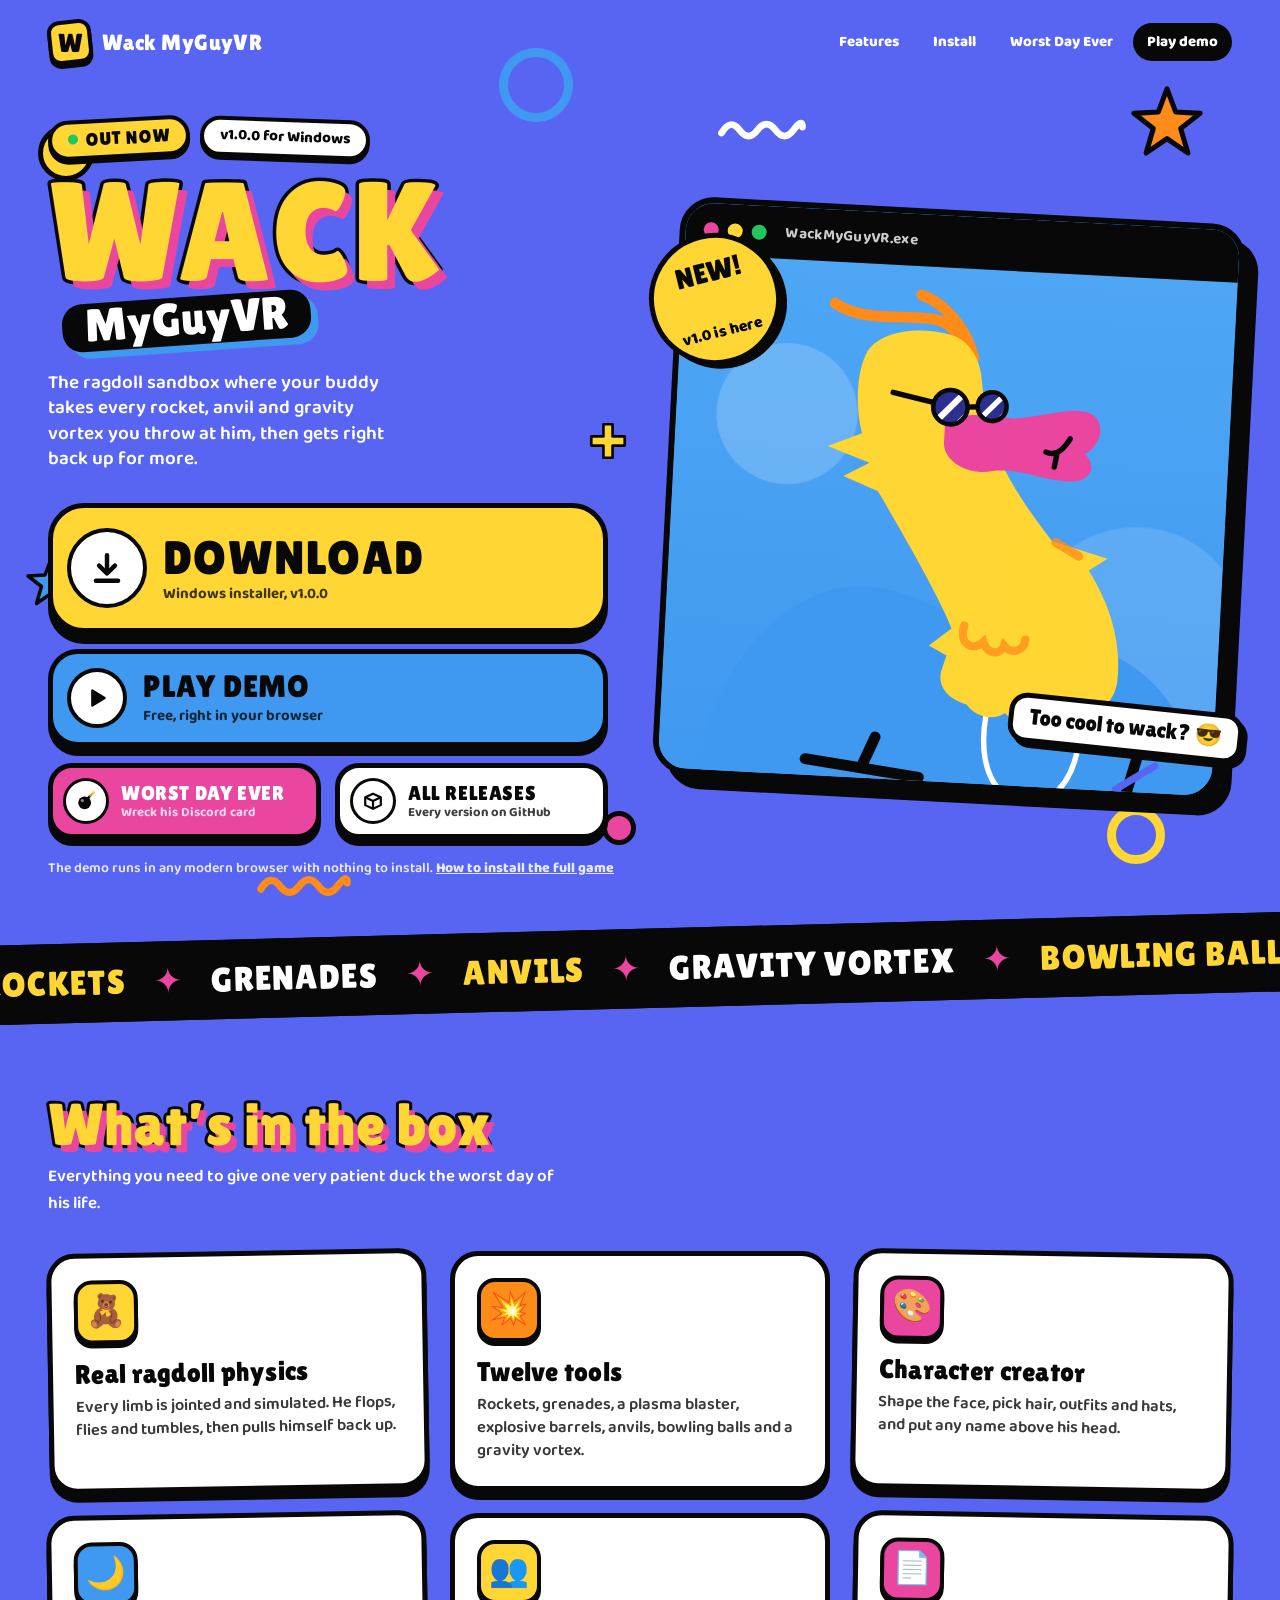
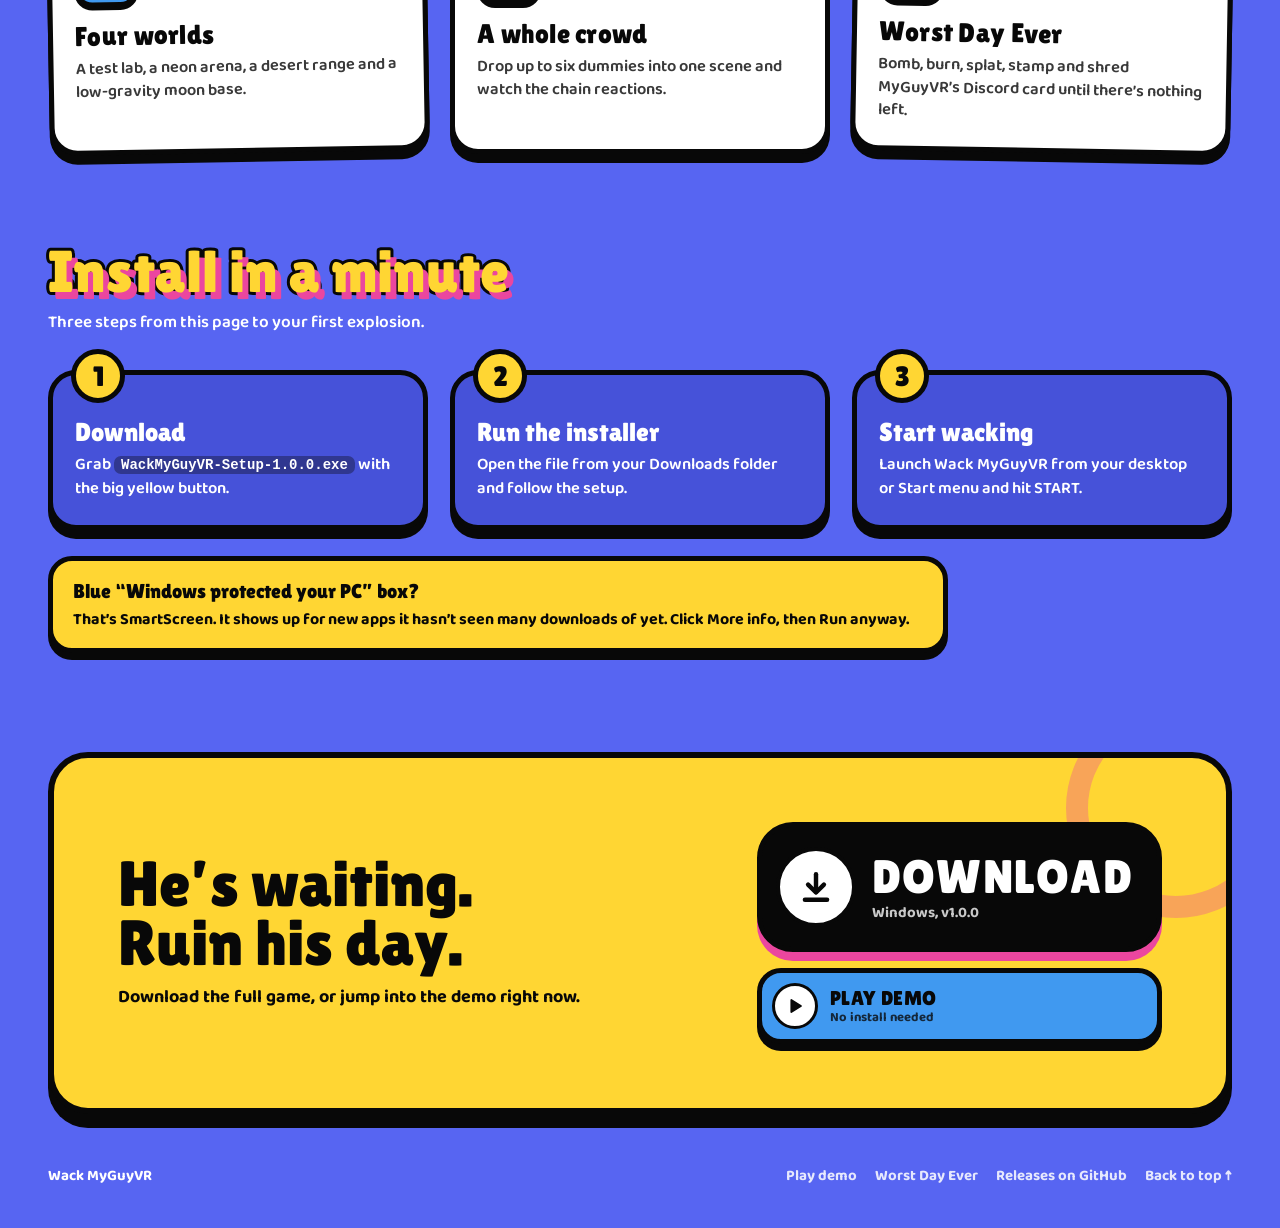
==== commit 2cadc4e4: "Replace old SVG duck with updated version" ====
--- a/index.html
+++ b/index.html
@@ -86,7 +86,7 @@
       <div class="window">
         <div class="titlebar"><i></i><i></i><i></i><b>WackMyGuyVR.exe</b></div>
         <div class="window-bg"></div>
-        <svg class="duck" xmlns="http://www.w3.org/2000/svg" viewBox="0 0 600 620" role="img" aria-label="MyGuyVR, the yellow duck mascot in sunglasses"> <defs> <clipPath id="lensL"><circle cx="290" cy="188" r="19"/></clipPath> <clipPath id="lensR"><circle cx="336" cy="185" r="16"/></clipPath> <clipPath id="eyeClipL"><circle cx="290" cy="188" r="15"/></clipPath> <clipPath id="eyeClipR"><circle cx="336" cy="185" r="12.5"/></clipPath> </defs> <g class="m-bob"> <path d="M34 586 C44 500 108 404 188 392 C246 384 292 414 330 428 L462 448 C526 456 574 520 588 586 C592 606 572 618 546 618 L76 618 C50 618 30 606 34 586 Z" fill="#4099F0"/> <g fill="none" stroke-linecap="round"> <path d="M352 500 C338 556 348 600 378 616" stroke="#FFFFFF" stroke-width="6"/> <path d="M446 506 C458 556 446 596 420 614" stroke="#FFFFFF" stroke-width="6"/> <path d="M150 584 L276 598" stroke="#080808" stroke-width="12"/> <path d="M214 586 L226 556" stroke="#080808" stroke-width="12"/> <path d="M520 548 L506 604" stroke="#080808" stroke-width="12"/> <path d="M494 600 L536 572" stroke="#5765F2" stroke-width="8"/> </g> <g class="m-sway"> <g class="m-hair" fill="none" stroke="#FF8B18" stroke-width="12" stroke-linecap="round"> <path class="t1" d="M157 80 C190 100 230 88 268 92 C290 96 302 114 297 138"/> <path class="t2" d="M252 66 C274 72 302 96 313 132"/> </g> <path d="M196 130 C210 108 250 100 285 108 C305 112 318 130 322 150 L330 200 C346 250 372 286 410 330 L472 346 L452 360 C480 400 492 440 490 480 C488 505 470 520 455 515 C445 530 425 532 412 522 C400 535 378 535 368 522 C355 532 335 528 325 515 C305 510 292 498 295 480 L300 462 L280 452 L304 432 C290 400 246 332 215 285 L176 270 L204 254 L157 238 L194 222 C184 190 185 150 196 130 Z" fill="#FFD633"/> <g fill="none" stroke="#FF8B18" stroke-linecap="round" opacity=".75"> <path d="M414 331 L440 345" stroke-width="10"/> <path d="M318 428 C312 450 330 456 340 445 C346 460 360 458 363 448 C372 458 386 452 386 440" stroke-width="9"/> </g> <g class="m-mouth"> <path d="M285 207 C300 192 330 194 360 197 C395 193 425 179 445 187 C463 195 459 222 441 232 C456 245 449 263 425 263 C395 263 370 251 340 256 C310 263 284 246 285 226 Z" fill="#EB469F"/> <g fill="none" stroke="#080808" stroke-width="6" stroke-linecap="round"> <path d="M398 232 Q412 238 424 216"/> <path d="M410 235 L408 248"/> </g> </g> </g> </g> </svg>
+        <svg class="duck" xmlns="http://www.w3.org/2000/svg" viewBox="0 0 600 620" role="img" aria-label="MyGuyVR, the yellow duck mascot in sunglasses"> <defs> <clipPath id="lensL"><circle cx="290" cy="188" r="19"/></clipPath> <clipPath id="lensR"><circle cx="336" cy="185" r="16"/></clipPath> <clipPath id="eyeClipL"><circle cx="290" cy="188" r="15"/></clipPath> <clipPath id="eyeClipR"><circle cx="336" cy="185" r="12.5"/></clipPath> </defs> <g class="m-bob"> <path d="M34 586 C44 500 108 404 188 392 C246 384 292 414 330 428 L462 448 C526 456 574 520 588 586 C592 606 572 618 546 618 L76 618 C50 618 30 606 34 586 Z" fill="#4099F0"/> <g fill="none" stroke-linecap="round"> <path d="M352 500 C338 556 348 600 378 616" stroke="#FFFFFF" stroke-width="6"/> <path d="M446 506 C458 556 446 596 420 614" stroke="#FFFFFF" stroke-width="6"/> <path d="M150 584 L276 598" stroke="#080808" stroke-width="12"/> <path d="M214 586 L226 556" stroke="#080808" stroke-width="12"/> <path d="M520 548 L506 604" stroke="#080808" stroke-width="12"/> <path d="M494 600 L536 572" stroke="#5765F2" stroke-width="8"/> </g> <g class="m-sway"> <g class="m-hair" fill="none" stroke="#FF8B18" stroke-width="12" stroke-linecap="round"> <path class="t1" d="M157 80 C190 100 230 88 268 92 C290 96 302 114 297 138"/> <path class="t2" d="M252 66 C274 72 302 96 313 132"/> </g> <path d="M196 130 C210 108 250 100 285 108 C305 112 318 130 322 150 L330 200 C346 250 372 286 410 330 L472 346 L452 360 C480 400 492 440 490 480 C488 505 470 520 455 515 C445 530 425 532 412 522 C400 535 378 535 368 522 C355 532 335 528 325 515 C305 510 292 498 295 480 L300 462 L280 452 L304 432 C290 400 246 332 215 285 L176 270 L204 254 L157 238 L194 222 C184 190 185 150 196 130 Z" fill="#FFD633"/> <g fill="none" stroke="#FF8B18" stroke-linecap="round" opacity=".75"> <path d="M414 331 L440 345" stroke-width="10"/> <path d="M318 428 C312 450 330 456 340 445 C346 460 360 458 363 448 C372 458 386 452 386 440" stroke-width="9"/> </g> <g class="m-mouth"> <path d="M285 207 C300 192 330 194 360 197 C395 193 425 179 445 187 C463 195 459 222 441 232 C456 245 449 263 425 263 C395 263 370 251 340 256 C310 263 284 246 285 226 Z" fill="#EB469F"/> <g fill="none" stroke="#080808" stroke-width="6" stroke-linecap="round"> <path d="M398 232 Q412 238 424 216"/> <path d="M410 235 L408 248"/> </g> </g> <g class="m-eyes"> <g clip-path="url(#eyeClipL)"> <circle cx="290" cy="188" r="15" fill="#FFFFFF"/> <circle cx="296" cy="190" r="7" fill="#080808"/> </g> <g clip-path="url(#eyeClipR)"> <circle cx="336" cy="185" r="12.5" fill="#FFFFFF"/> <circle cx="341" cy="187" r="6" fill="#080808"/> </g> </g> <g class="m-shades"> <path d="M272 184 L226 175" fill="none" stroke="#080808" stroke-width="6" stroke-linecap="round"/> <path d="M308 187 L321 186" fill="none" stroke="#080808" stroke-width="6" stroke-linecap="round"/> <g clip-path="url(#lensL)"> <circle cx="290" cy="188" r="19" fill="#2B2F8F"/> <g class="m-glint"> <path d="M266 214 L312 164" stroke="#FFFFFF" stroke-width="7" stroke-linecap="round"/> <path d="M284 220 L326 176" stroke="#FFFFFF" stroke-width="4" stroke-linecap="round"/> </g> </g> <circle cx="290" cy="188" r="19" fill="none" stroke="#080808" stroke-width="5"/> <g clip-path="url(#lensR)"> <circle cx="336" cy="185" r="16" fill="#2B2F8F"/> <g class="m-glint"> <path d="M316 207 L354 166" stroke="#FFFFFF" stroke-width="6" stroke-linecap="round"/> <path d="M331 212 L362 179" stroke="#FFFFFF" stroke-width="3.5" stroke-linecap="round"/> </g> </g> <circle cx="336" cy="185" r="16" fill="none" stroke="#080808" stroke-width="5"/> </g> </g> </g> </svg>
       </div>
       <div class="sticker ver">Too cool to wack? 😎</div>
     </div>
